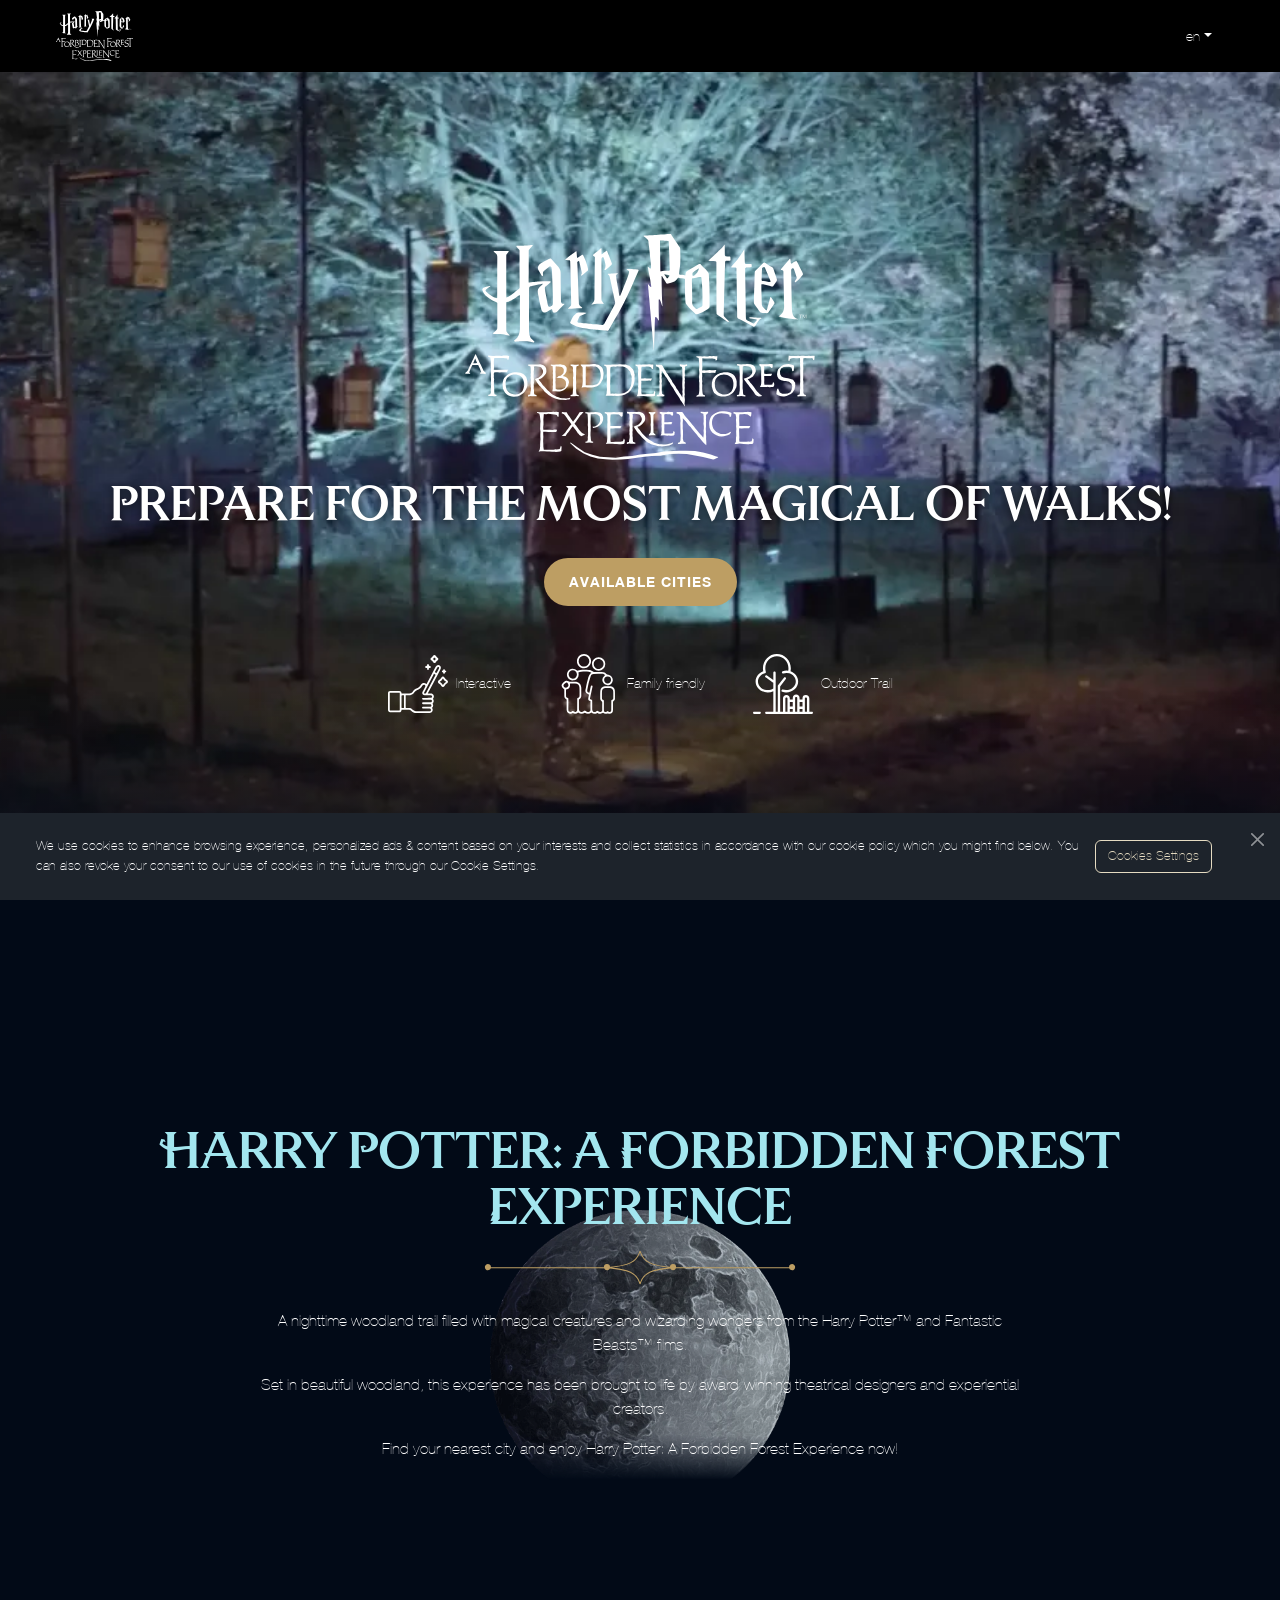
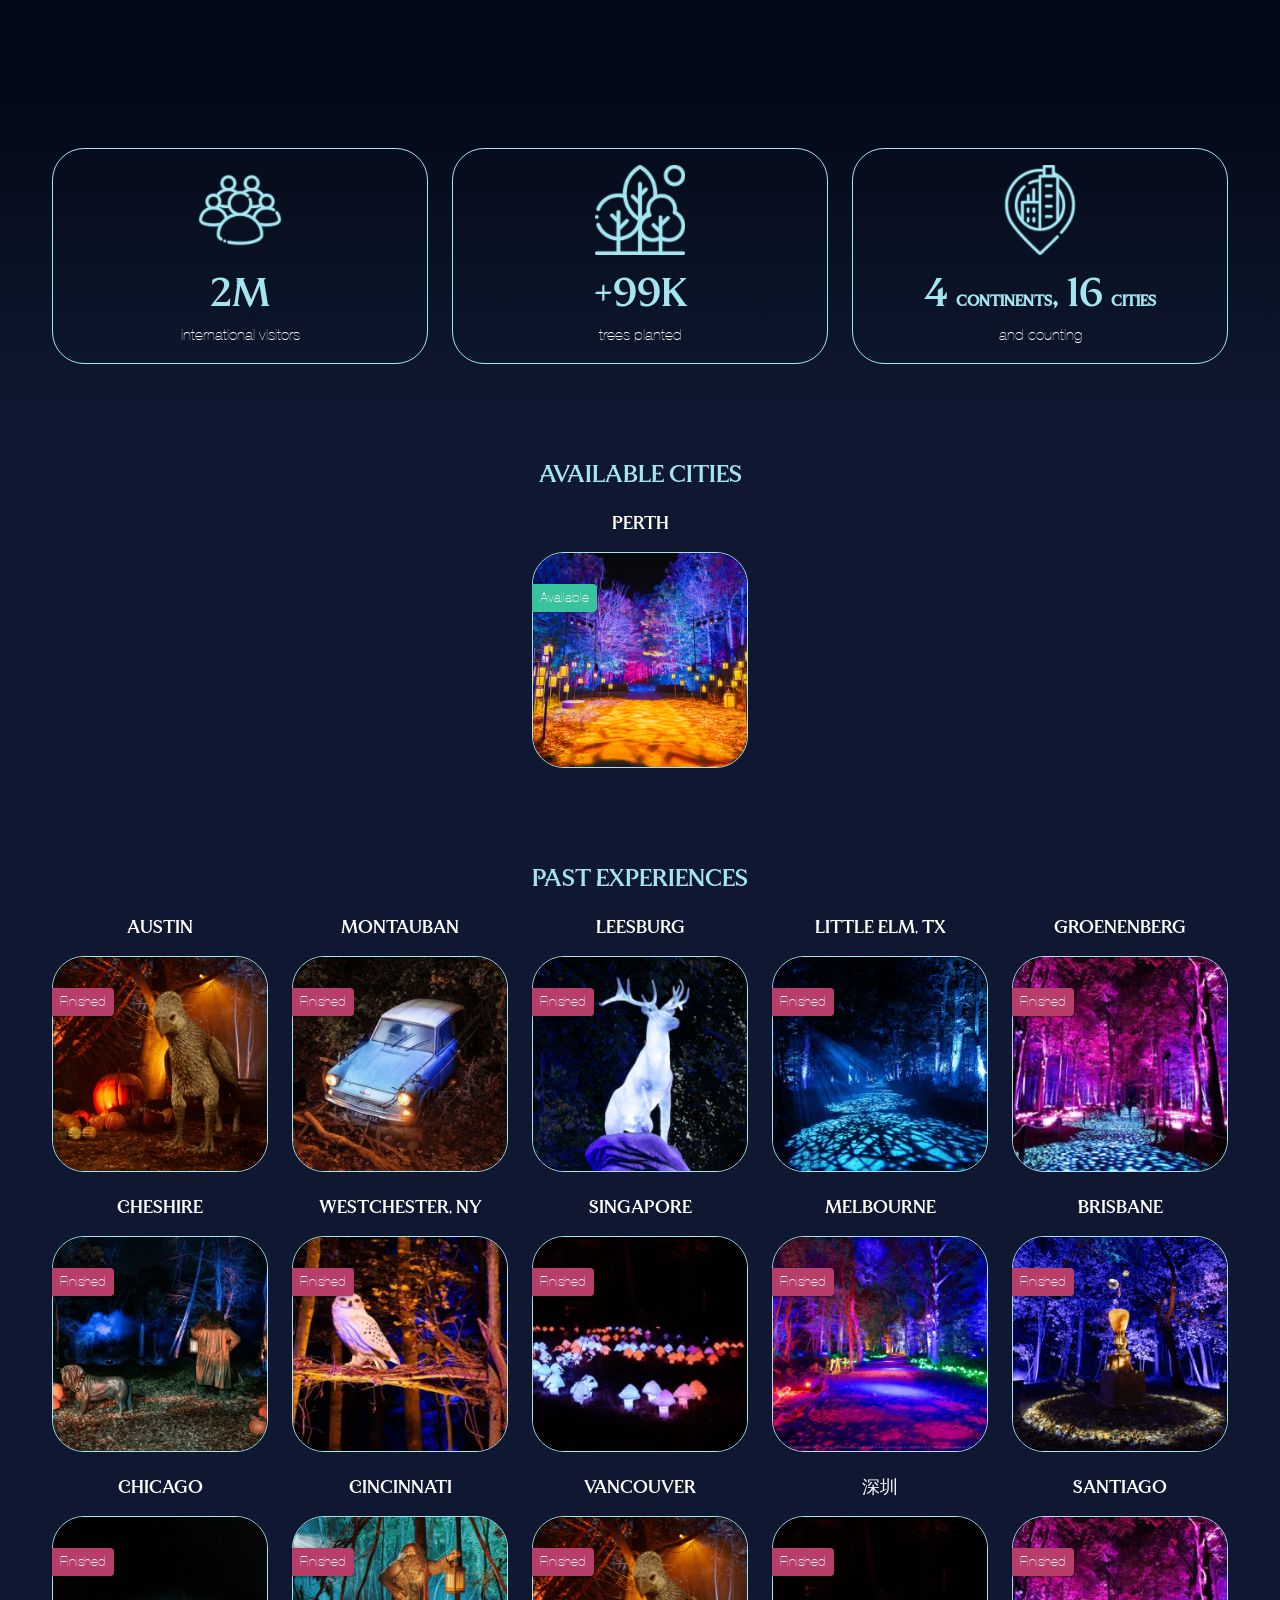
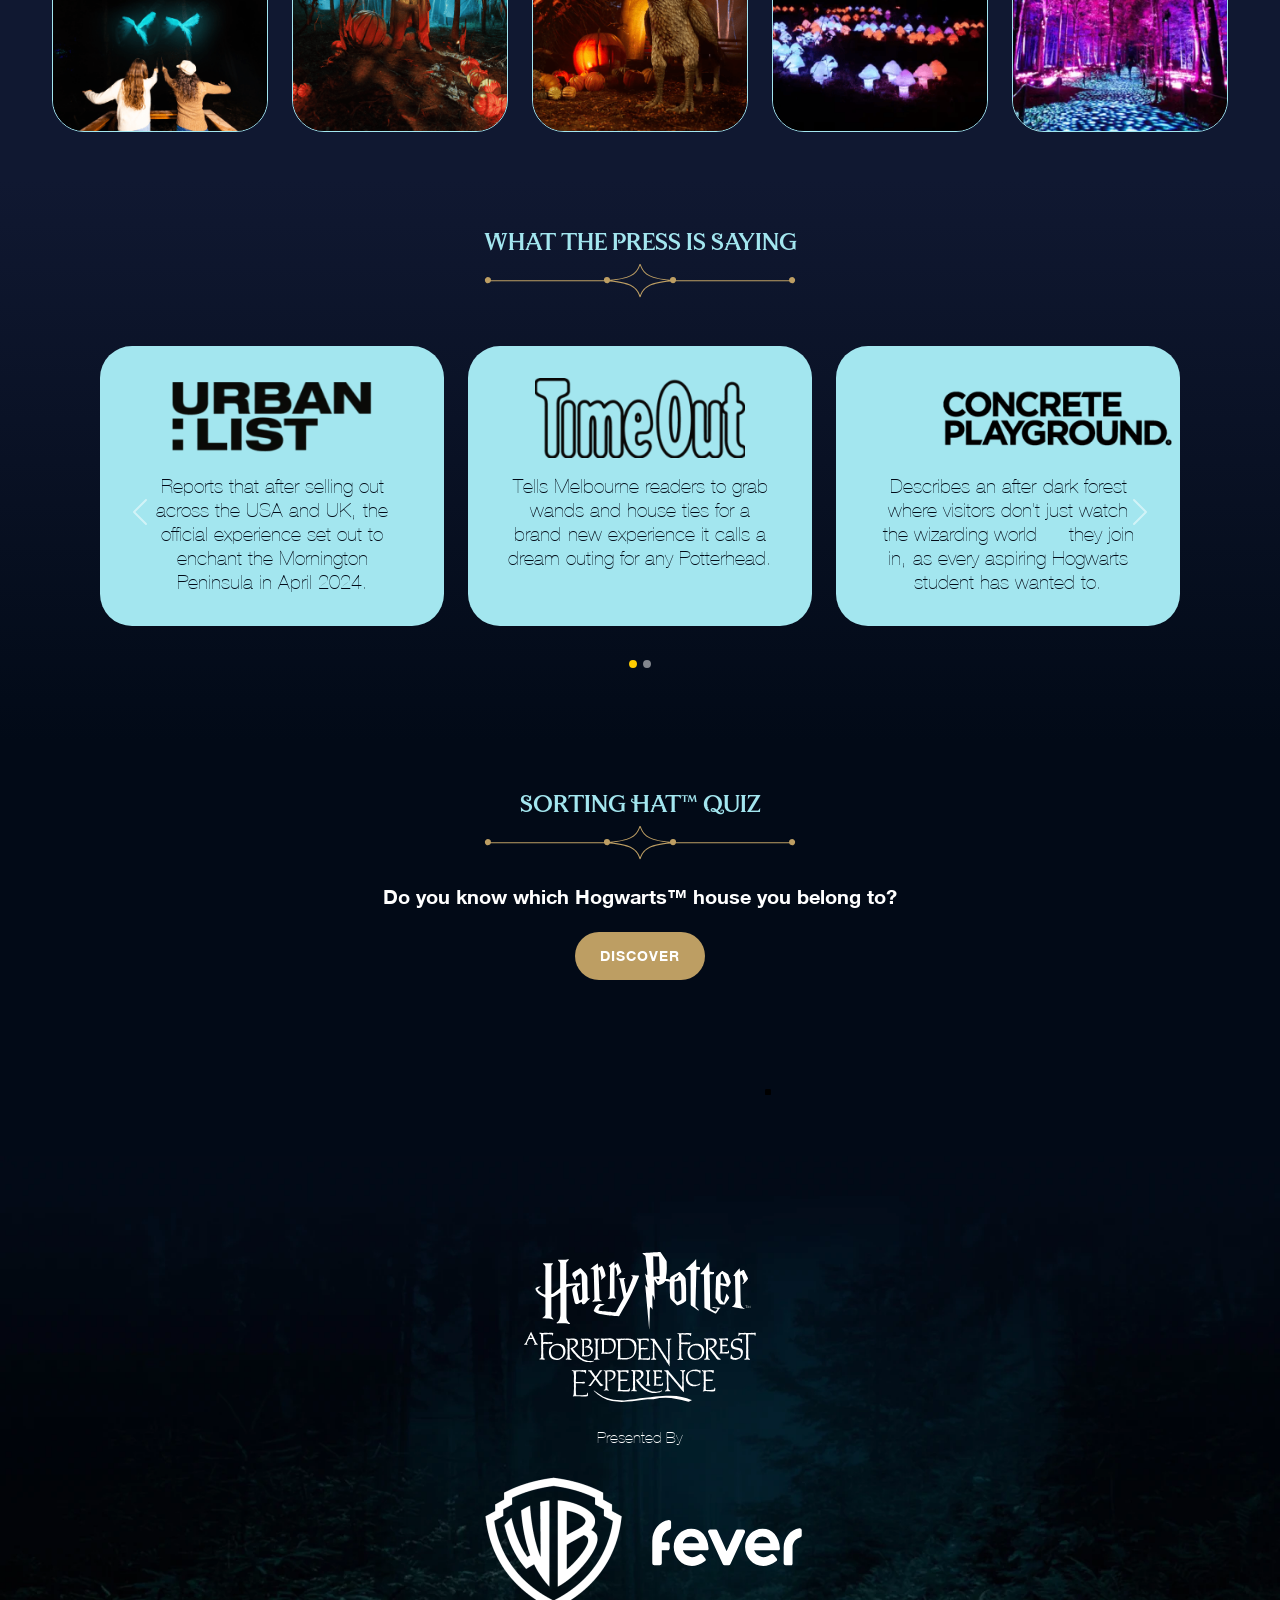
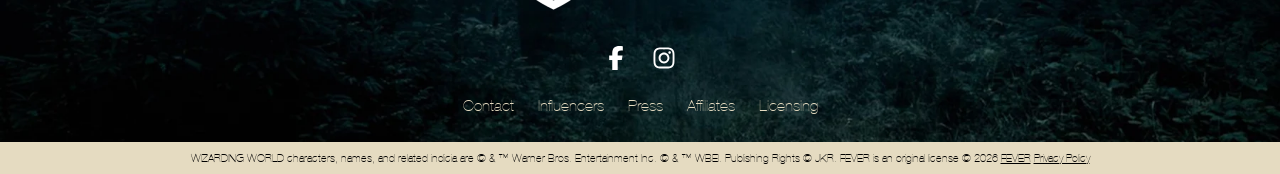
==== index.html @ c87b1574 "S02A01 Bootstrap clone — Enchanted/Forbidden Forest Experience (intake 26.13) Bootstrap 5.3.3 rebuil" ====
<!doctype html>
<html lang="en">
<!-------------------⬇ --- SECTION 00: HEAD TAG DATA -- ⬇------------------->
<head>
  <meta charset="utf-8">
  <meta name="viewport" content="width=device-width, initial-scale=1">
  <!--TITLE--> <title>Harry Potter: A Forbidden Forest Experience</title>
  <!--DESCRIPTION--> <meta name="description" content="Bootstrap 5 practice rebuild of hpforbiddenforestexperience.com — a nighttime woodland trail filled with magical creatures and wizarding wonders.">
  <!--KEYWORDS--> <meta name="keywords" content="harry potter, forbidden forest, experience, outdoor trail, bootstrap clone">
  <!--ICON-->
  <link rel="icon" type="image/x-icon" href="assets/00-universal/images/00-favicon.ico">
  <link rel="icon" type="image/png" sizes="32x32" href="assets/00-universal/images/00-favicon-32-32x32.png">
  <link rel="icon" type="image/png" sizes="16x16" href="assets/00-universal/images/00-favicon-16-16x16.png">
  <link rel="apple-touch-icon" sizes="180x180" href="assets/00-universal/images/00-apple-touch-icon-180x180.png">
  <link rel="mask-icon" href="assets/00-universal/images/00-safari-pinned-tab-500x500.svg" color="#ffffff">
  <!--OPEN GRAPH-->
  <meta property="og:title" content="Harry Potter: A Forbidden Forest Experience">
  <meta property="og:type" content="website">
  <meta property="og:image" content="assets/00-universal/images/00-og-image-2890x1722.jpg">
  <!--STYLESHEETS-->
  <link href="https://cdn.jsdelivr.net/npm/bootstrap@5.3.3/dist/css/bootstrap.min.css" rel="stylesheet" integrity="sha384-QWTKZyjpPEjISv5WaRU9OFeRpok6YctnYmDr5pNlyT2bRjXh0JMhjY6hW+ALEwIH" crossorigin="anonymous">
  <link rel="stylesheet" href="css/styles.css">
</head>
<!-------------------⬆ --- SECTION 00: HEAD TAG DATA -- ⬆------------------->

<body>
<!--
  ============================== DEV TABLE OF CONTENTS ==============================
  SECTION 00  HEAD TAG DATA          (meta, favicons, stylesheets)
  SECTION 01  NAVBAR                 #navbar    — fixed black bar, logo, language menu
  SECTION 02  HERO                   #hero      — remote video + local poster, CTA, icons
  SECTION 03  INTRO                  #intro     — starfield, parallax moon, h1
  SECTION 04  MILESTONES             #milestones — 3 stat medallions
  SECTION 05  CITY SELECTOR          #city-selector — 1 available city
  SECTION 06  FINISHED EXPERIENCES   #finished-experiences — 15 finished cities
  SECTION 07  PRESS                  #press     — 6 outlet cards in a carousel
  SECTION 08  SORTING HAT            #sorting-hat — quiz CTA
  SECTION 09  FIREFLY EFFECT         #firefly-effect — 9 CSS fireflies
  SECTION 10  FOOTER                 #footer    — partners, socials, links, legal bar
  SECTION 11  COOKIE BANNER          (fixed overlay, dismissible)
  ===================================================================================
-->

<!-------------------⬇ --- SECTION 01: NAVBAR -- ⬇------------------->
<header id="navbar">
  <nav class="navbar fixed-top hp-navbar" aria-label="Main">
    <div class="container-fluid hp-container-cap px-3">
      <a class="navbar-brand py-0" href="#" aria-label="Go to homepage">
        <img src="assets/00-universal/images/00-event-logo-stacked-944x610.svg" alt="Harry Potter: Forbidden Forest Experience" width="77" height="50">
      </a>
      <div class="dropdown hp-lang">
        <button class="btn dropdown-toggle" type="button" data-bs-toggle="dropdown" aria-expanded="false">en</button>
        <ul class="dropdown-menu dropdown-menu-end">
          <li><a class="dropdown-item" href="https://hpforbiddenforestexperience.com/fr/" aria-label="Change language to French">fr</a></li>
          <li><a class="dropdown-item" href="https://hpforbiddenforestexperience.com/nl/" aria-label="Change language to Dutch">nl</a></li>
        </ul>
      </div>
    </div>
  </nav>
</header>
<!-------------------⬆ --- SECTION 01: NAVBAR -- ⬆------------------->

<!-------------------⬇ --- SECTION 02: HERO -- ⬇------------------->
<section id="hero" class="hp-hero">
  <div class="hp-hero__media">
    <picture>
      <source media="(max-width: 900px)" srcset="assets/02-hero/videos/02-hero-video-poster-mobile-360x640.webp">
      <img src="assets/02-hero/videos/02-hero-video-poster-desktop-1080x608.webp" alt="Nighttime forest lit by floating lanterns" class="object-fit-cover">
    </picture>
    <video class="object-fit-cover" autoplay loop muted playsinline
           poster="assets/02-hero/videos/02-hero-video-poster-desktop-1080x608.webp">
      <source src="https://hpforbiddenforestexperience.com/assets/videos/CR-HPAFFE-ACQ-WL-LPHero-P1-16x9-BNE-ENG_zpmk98.webm" type="video/webm">
      <source src="https://hpforbiddenforestexperience.com/assets/videos/CR-HPAFFE-ACQ-WL-LPHero-P1-16x9-BNE-ENG_zpmk98.mp4" type="video/mp4">
    </video>
  </div>
  <div class="hp-hero__content container hp-container-cap text-center py-5 mt-5">
    <img src="assets/00-universal/images/00-event-logo-stacked-944x610.svg" alt="Harry Potter: A Forbidden Forest Experience logo" class="hp-hero__logo mb-3" width="350" height="226" fetchpriority="high">
    <p class="hp-hero__tagline mb-4">Prepare for the most magical of walks!</p>
    <a href="#city-selector" class="btn btn-hp-primary mb-5">Available cities</a>
    <div class="d-flex justify-content-center gap-4 gap-md-5 flex-wrap">
      <span class="d-flex align-items-center gap-2">
        <img src="assets/02-hero/images/02-icon-interactive-45x43.svg" alt="Interactive" class="hp-hero__icon" width="60" height="57">
        <span class="hp-hero__icon-label">Interactive</span>
      </span>
      <span class="d-flex align-items-center gap-2">
        <img src="assets/02-hero/images/02-icon-family-friendly-40x43.svg" alt="Family friendly" class="hp-hero__icon" width="60" height="65">
        <span class="hp-hero__icon-label">Family friendly</span>
      </span>
      <span class="d-flex align-items-center gap-2">
        <img src="assets/02-hero/images/02-icon-outdoor-trail-43x43.svg" alt="Outdoors" class="hp-hero__icon" width="60" height="60">
        <span class="hp-hero__icon-label">Outdoor Trail</span>
      </span>
    </div>
  </div>
</section>
<!-------------------⬆ --- SECTION 02: HERO -- ⬆------------------->

<!-------------------⬇ --- SECTION 03: INTRO -- ⬇------------------->
<section id="intro" class="hp-intro">
  <div class="container hp-container-cap text-center position-relative py-5">
    <h1 class="hp-intro__title mb-3">Harry Potter: A Forbidden Forest Experience</h1>
    <p class="mb-4"><img src="assets/00-universal/images/00-divider-flourish-312x34.svg" alt="" class="hp-flourish img-fluid" title="text decoration"></p>
    <p class="mx-auto col-md-8">A nighttime woodland trail filled with magical creatures and wizarding wonders from the Harry Potter™ and Fantastic Beasts™ films.</p>
    <p class="mx-auto col-md-8">Set in beautiful woodland, this experience has been brought to life by award-winning theatrical designers and experiential creators.</p>
    <p class="mx-auto col-md-8">Find your nearest city and enjoy Harry Potter: A Forbidden Forest Experience now!</p>
    <div class="hp-moon-container" aria-hidden="true">
      <div class="hp-moon"></div>
    </div>
  </div>
</section>
<!-------------------⬆ --- SECTION 03: INTRO -- ⬆------------------->

<!-------------------⬇ --- SECTION 04: MILESTONES -- ⬇------------------->
<section id="milestones" class="hp-milestones">
  <div class="container hp-container-cap py-5">
    <div class="row row-cols-1 row-cols-md-3 g-4 text-center">
      <div class="col">
        <div class="hp-milestones__card d-flex flex-column align-items-center">
        <img src="assets/04-milestones/images/04-stat-visitors-900x900.webp" alt="International visitors" class="hp-milestones__image img-fluid" width="900" height="900" loading="lazy">
        <span class="hp-milestones__number mt-2">2M</span>
        <p class="mb-0">international visitors</p>
        </div>
      </div>
      <div class="col">
        <div class="hp-milestones__card d-flex flex-column align-items-center">
        <img src="assets/04-milestones/images/04-stat-trees-900x900.webp" alt="Trees planted" class="hp-milestones__image img-fluid" width="900" height="900" loading="lazy">
        <span class="hp-milestones__number mt-2">+99k</span>
        <p class="mb-0">trees planted</p>
        </div>
      </div>
      <div class="col">
        <div class="hp-milestones__card d-flex flex-column align-items-center">
        <img src="assets/04-milestones/images/04-stat-cities-900x900.webp" alt="Cities" class="hp-milestones__image img-fluid" width="900" height="900" loading="lazy">
        <span class="hp-milestones__number mt-2">4 <strong>continents</strong>, 16 <strong>cities</strong></span>
        <p class="mb-0">and counting</p>
        </div>
      </div>
    </div>
  </div>
</section>
<!-------------------⬆ --- SECTION 04: MILESTONES -- ⬆------------------->

<!-------------------⬇ --- SECTION 05: CITY SELECTOR -- ⬇------------------->
<section id="city-selector" class="hp-city-panel">
  <div class="container hp-container-cap py-5">
    <h2 class="hp-section-title font-h2 text-center mb-4">Available cities</h2>
    <div class="row row-cols-2 row-cols-md-3 row-cols-xl-5 g-4 justify-content-center">
      <div class="col">
        <a class="hp-city__link d-flex flex-column gap-3 text-center" href="https://hpforbiddenforestexperience.com/perth/" aria-label="Change city to Perth">
          <h3 class="hp-city__name font-h3 mb-0">Perth</h3>
          <span class="hp-city__asset">
            <span class="hp-city__status hp-city__status--available">Available</span>
            <img src="assets/05-city-selector/images/05-city-perth-250x250.png" alt="Perth" class="img-fluid" width="250" height="250" loading="lazy">
          </span>
        </a>
      </div>
    </div>
  </div>
</section>
<!-------------------⬆ --- SECTION 05: CITY SELECTOR -- ⬆------------------->

<!-------------------⬇ --- SECTION 06: FINISHED EXPERIENCES -- ⬇------------------->
<section id="finished-experiences" class="hp-city-panel">
  <div class="container hp-container-cap py-5">
    <h2 class="hp-section-title font-h2 text-center mb-4">Past Experiences</h2>
    <div class="row row-cols-2 row-cols-md-3 row-cols-xl-5 g-4 justify-content-center">
      <div class="col">
        <span class="hp-city__link d-flex flex-column gap-3 text-center">
          <h3 class="hp-city__name font-h3 mb-0">Austin</h3>
          <span class="hp-city__asset">
            <span class="hp-city__status hp-city__status--finished">Finished</span>
            <img src="assets/06-finished-experiences/images/06-city-austin-250x250.png" alt="Austin" class="img-fluid" width="250" height="250" loading="lazy">
          </span>
        </span>
      </div>
      <div class="col">
        <span class="hp-city__link d-flex flex-column gap-3 text-center">
          <h3 class="hp-city__name font-h3 mb-0">Montauban</h3>
          <span class="hp-city__asset">
            <span class="hp-city__status hp-city__status--finished">Finished</span>
            <img src="assets/06-finished-experiences/images/06-city-montauban-250x250.png" alt="Montauban" class="img-fluid" width="250" height="250" loading="lazy">
          </span>
        </span>
      </div>
      <div class="col">
        <span class="hp-city__link d-flex flex-column gap-3 text-center">
          <h3 class="hp-city__name font-h3 mb-0">Leesburg</h3>
          <span class="hp-city__asset">
            <span class="hp-city__status hp-city__status--finished">Finished</span>
            <img src="assets/06-finished-experiences/images/06-city-leesburg-250x250.png" alt="Leesburg" class="img-fluid" width="250" height="250" loading="lazy">
          </span>
        </span>
      </div>
      <div class="col">
        <span class="hp-city__link d-flex flex-column gap-3 text-center">
          <h3 class="hp-city__name font-h3 mb-0">Little Elm, TX</h3>
          <span class="hp-city__asset">
            <span class="hp-city__status hp-city__status--finished">Finished</span>
            <img src="assets/06-finished-experiences/images/06-city-little-elm-250x250.png" alt="Little Elm, TX" class="img-fluid" width="250" height="250" loading="lazy">
          </span>
        </span>
      </div>
      <div class="col">
        <span class="hp-city__link d-flex flex-column gap-3 text-center">
          <h3 class="hp-city__name font-h3 mb-0">Groenenberg</h3>
          <span class="hp-city__asset">
            <span class="hp-city__status hp-city__status--finished">Finished</span>
            <img src="assets/06-finished-experiences/images/06-city-groenenberg-250x250.png" alt="Groenenberg" class="img-fluid" width="250" height="250" loading="lazy">
          </span>
        </span>
      </div>
      <div class="col">
        <span class="hp-city__link d-flex flex-column gap-3 text-center">
          <h3 class="hp-city__name font-h3 mb-0">Cheshire</h3>
          <span class="hp-city__asset">
            <span class="hp-city__status hp-city__status--finished">Finished</span>
            <img src="assets/06-finished-experiences/images/06-city-cheshire-250x250.png" alt="Cheshire" class="img-fluid" width="250" height="250" loading="lazy">
          </span>
        </span>
      </div>
      <div class="col">
        <span class="hp-city__link d-flex flex-column gap-3 text-center">
          <h3 class="hp-city__name font-h3 mb-0">Westchester, NY</h3>
          <span class="hp-city__asset">
            <span class="hp-city__status hp-city__status--finished">Finished</span>
            <img src="assets/06-finished-experiences/images/06-city-westchester-250x250.png" alt="Westchester, NY" class="img-fluid" width="250" height="250" loading="lazy">
          </span>
        </span>
      </div>
      <div class="col">
        <span class="hp-city__link d-flex flex-column gap-3 text-center">
          <h3 class="hp-city__name font-h3 mb-0">Singapore</h3>
          <span class="hp-city__asset">
            <span class="hp-city__status hp-city__status--finished">Finished</span>
            <img src="assets/06-finished-experiences/images/06-city-singapore-250x250.png" alt="Singapore" class="img-fluid" width="250" height="250" loading="lazy">
          </span>
        </span>
      </div>
      <div class="col">
        <span class="hp-city__link d-flex flex-column gap-3 text-center">
          <h3 class="hp-city__name font-h3 mb-0">Melbourne</h3>
          <span class="hp-city__asset">
            <span class="hp-city__status hp-city__status--finished">Finished</span>
            <img src="assets/06-finished-experiences/images/06-city-melbourne-250x250.png" alt="Melbourne" class="img-fluid" width="250" height="250" loading="lazy">
          </span>
        </span>
      </div>
      <div class="col">
        <span class="hp-city__link d-flex flex-column gap-3 text-center">
          <h3 class="hp-city__name font-h3 mb-0">Brisbane</h3>
          <span class="hp-city__asset">
            <span class="hp-city__status hp-city__status--finished">Finished</span>
            <img src="assets/06-finished-experiences/images/06-city-brisbane-250x250.png" alt="Brisbane" class="img-fluid" width="250" height="250" loading="lazy">
          </span>
        </span>
      </div>
      <div class="col">
        <span class="hp-city__link d-flex flex-column gap-3 text-center">
          <h3 class="hp-city__name font-h3 mb-0">Chicago</h3>
          <span class="hp-city__asset">
            <span class="hp-city__status hp-city__status--finished">Finished</span>
            <img src="assets/06-finished-experiences/images/06-city-chicago-250x250.png" alt="Chicago" class="img-fluid" width="250" height="250" loading="lazy">
          </span>
        </span>
      </div>
      <div class="col">
        <span class="hp-city__link d-flex flex-column gap-3 text-center">
          <h3 class="hp-city__name font-h3 mb-0">Cincinnati</h3>
          <span class="hp-city__asset">
            <span class="hp-city__status hp-city__status--finished">Finished</span>
            <img src="assets/06-finished-experiences/images/06-city-cincinnati-250x250.png" alt="Cincinnati" class="img-fluid" width="250" height="250" loading="lazy">
          </span>
        </span>
      </div>
      <div class="col">
        <span class="hp-city__link d-flex flex-column gap-3 text-center">
          <h3 class="hp-city__name font-h3 mb-0">Vancouver</h3>
          <span class="hp-city__asset">
            <span class="hp-city__status hp-city__status--finished">Finished</span>
            <img src="assets/06-finished-experiences/images/06-city-austin-250x250.png" alt="Vancouver" class="img-fluid" width="250" height="250" loading="lazy">
          </span>
        </span>
      </div>
      <div class="col">
        <span class="hp-city__link d-flex flex-column gap-3 text-center">
          <h3 class="hp-city__name font-h3 mb-0">深圳</h3>
          <span class="hp-city__asset">
            <span class="hp-city__status hp-city__status--finished">Finished</span>
            <img src="assets/06-finished-experiences/images/06-city-singapore-250x250.png" alt="Shenzhen" class="img-fluid" width="250" height="250" loading="lazy">
          </span>
        </span>
      </div>
      <div class="col">
        <span class="hp-city__link d-flex flex-column gap-3 text-center">
          <h3 class="hp-city__name font-h3 mb-0">Santiago</h3>
          <span class="hp-city__asset">
            <span class="hp-city__status hp-city__status--finished">Finished</span>
            <img src="assets/06-finished-experiences/images/06-city-groenenberg-250x250.png" alt="Santiago" class="img-fluid" width="250" height="250" loading="lazy">
          </span>
        </span>
      </div>
    </div>
  </div>
</section>
<!-------------------⬆ --- SECTION 06: FINISHED EXPERIENCES -- ⬆------------------->

<!-------------------⬇ --- SECTION 07: PRESS -- ⬇------------------->
<section id="press" class="hp-press">
  <div class="container hp-container-cap py-5">
    <h2 class="hp-section-title font-h2 text-center mb-2">What the Press is Saying</h2>
    <p class="text-center mb-5"><img src="assets/00-universal/images/00-divider-flourish-312x34.svg" alt="" class="hp-flourish img-fluid" title="text decoration"></p>

    <!-- 6 press cards, paraphrased summaries of each outlet's coverage
         (original verbatim quotes are the outlets' copyright — see README) -->
    <div id="pressCarousel" class="carousel slide" data-bs-ride="carousel">
      <div class="carousel-inner">
        <div class="carousel-item active">
          <div class="row row-cols-1 row-cols-md-3 g-4 px-5">
            <div class="col text-center">
              <figure class="hp-press__card mb-0">
                <img src="assets/07-press/images/07-press-urban-list-273x100.png" alt="Urban List" class="hp-press__logo mb-3" width="273" height="100" loading="lazy">
                <figcaption class="hp-press__quote">Reports that after selling out across the USA and UK, the official experience set out to enchant the Mornington Peninsula in April 2024.</figcaption>
              </figure>
            </div>
            <div class="col text-center">
              <figure class="hp-press__card mb-0">
                <img src="assets/07-press/images/07-press-time-out-263x100.png" alt="Time Out" class="hp-press__logo mb-3" width="263" height="100" loading="lazy">
                <figcaption class="hp-press__quote">Tells Melbourne readers to grab wands and house ties for a brand-new experience it calls a dream outing for any Potterhead.</figcaption>
              </figure>
            </div>
            <div class="col text-center">
              <figure class="hp-press__card mb-0">
                <img src="assets/07-press/images/07-press-concrete-playground-453x100.png" alt="Concrete Playground" class="hp-press__logo mb-3" width="453" height="100" loading="lazy">
                <figcaption class="hp-press__quote">Describes an after-dark forest where visitors don't just watch the wizarding world — they join in, as every aspiring Hogwarts student has wanted to.</figcaption>
              </figure>
            </div>
          </div>
        </div>
        <div class="carousel-item">
          <div class="row row-cols-1 row-cols-md-3 g-4 px-5">
            <div class="col text-center">
              <figure class="hp-press__card mb-0">
                <img src="assets/07-press/images/07-press-sunrise-188x100.png" alt="Sunrise" class="hp-press__logo mb-3" width="188" height="100" loading="lazy">
                <figcaption class="hp-press__quote">Covers the Melbourne arrival, with around 3,000 tickets selling a day and organisers planning to take the wizarding world around the country.</figcaption>
              </figure>
            </div>
            <div class="col text-center">
              <figure class="hp-press__card mb-0">
                <img src="assets/07-press/images/07-press-channel9-295x50.png" alt="Channel 9 News" class="hp-press__logo mb-3" width="295" height="50" loading="lazy">
                <figcaption class="hp-press__quote">Highlights the Mornington Peninsula trail's familiar characters and creatures, nearly 30 years after Harry Potter fever first swept the globe.</figcaption>
              </figure>
            </div>
            <div class="col text-center">
              <figure class="hp-press__card mb-0">
                <img src="assets/07-press/images/07-press-10-news-first-100x100.png" alt="10 News First" class="hp-press__logo mb-3" width="100" height="100" loading="lazy">
                <figcaption class="hp-press__quote">Reports on the world-travelling immersive experience opening in Melbourne, bringing fans up close to beloved faces from the books.</figcaption>
              </figure>
            </div>
          </div>
        </div>
      </div>
      <div class="carousel-indicators position-static mt-4">
        <button type="button" data-bs-target="#pressCarousel" data-bs-slide-to="0" class="active" aria-current="true" aria-label="Press slide 1"></button>
        <button type="button" data-bs-target="#pressCarousel" data-bs-slide-to="1" aria-label="Press slide 2"></button>
      </div>
      <button class="carousel-control-prev" type="button" data-bs-target="#pressCarousel" data-bs-slide="prev">
        <span class="carousel-control-prev-icon" aria-hidden="true"></span>
        <span class="visually-hidden">Previous</span>
      </button>
      <button class="carousel-control-next" type="button" data-bs-target="#pressCarousel" data-bs-slide="next">
        <span class="carousel-control-next-icon" aria-hidden="true"></span>
        <span class="visually-hidden">Next</span>
      </button>
    </div>
  </div>
</section>
<!-------------------⬆ --- SECTION 07: PRESS -- ⬆------------------->

<!-------------------⬇ --- SECTION 08: SORTING HAT -- ⬇------------------->
<section id="sorting-hat">
  <div class="container hp-container-cap py-5 text-center">
    <h2 class="hp-section-title font-h2 mb-2">Sorting Hat™ Quiz</h2>
    <p class="mb-4"><img src="assets/00-universal/images/00-divider-flourish-312x34.svg" alt="" class="hp-flourish img-fluid" title="text decoration"></p>
    <h3 class="font-h3 mb-4">Do you know which Hogwarts™ house you belong to?</h3>
    <a href="https://www.harrypotter.com/sorting-hat" target="_blank" rel="noopener" class="btn btn-hp-primary">Discover</a>
  </div>
</section>
<!-------------------⬆ --- SECTION 08: SORTING HAT -- ⬆------------------->

<!-------------------⬇ --- SECTION 09: FIREFLY EFFECT -- ⬇------------------->
<section id="firefly-effect" class="hp-firefly-field" aria-hidden="true">
  <div class="firefly"></div>
  <div class="firefly"></div>
  <div class="firefly"></div>
  <div class="firefly"></div>
  <div class="firefly"></div>
  <div class="firefly"></div>
  <div class="firefly"></div>
  <div class="firefly"></div>
  <div class="firefly"></div>
</section>
<!-------------------⬆ --- SECTION 09: FIREFLY EFFECT -- ⬆------------------->

<!-------------------⬇ --- SECTION 10: FOOTER -- ⬇------------------->
<footer id="footer" class="hp-footer text-center pt-5">
  <div class="container hp-container-cap d-flex flex-column align-items-center gap-4 pt-5">
    <img src="assets/00-universal/images/00-event-logo-stacked-944x610.svg" alt="Harry Potter: Forbidden Forest Experience" class="hp-footer__logo" width="232" height="150" loading="lazy">

    <div>
      <p class="hp-footer__partners-title mb-3">Presented by</p>
      <div class="d-flex align-items-center justify-content-center gap-4">
        <img src="assets/10-footer/images/10-partner-wb-150x155.png" alt="WB Logo" width="150" height="155" loading="lazy">
        <img src="assets/10-footer/images/10-partner-fever-552x170.svg" alt="Fever Logo" width="150" height="46" loading="lazy">
      </div>
    </div>

    <ul class="list-unstyled d-flex gap-4 mb-0">
      <li>
        <a href="https://www.facebook.com/HPforbiddenforestexperience/" target="_blank" rel="noopener nofollow" aria-label="Facebook">
          <svg class="hp-social-icon" viewBox="0 0 320 512" role="img" aria-hidden="true"><path d="M80 299.3V512h116V299.3h86.5l18-97.8H196V166.9c0-51.7 20.3-71.5 72.7-71.5c16.3 0 29.4 .4 37 1.2V7.9C291.4 4 256.4 0 236.2 0C129.3 0 80 50.5 80 159.4v42.1H14v97.8H80z"/></svg>
        </a>
      </li>
      <li>
        <a href="https://www.instagram.com/hpforbiddenforestexperience/" target="_blank" rel="noopener nofollow" aria-label="Instagram">
          <svg class="hp-social-icon" viewBox="0 0 448 512" role="img" aria-hidden="true"><path d="M224.1 141c-63.6 0-114.9 51.3-114.9 114.9s51.3 114.9 114.9 114.9S339 319.5 339 255.9 287.7 141 224.1 141zm0 189.6c-41.1 0-74.7-33.5-74.7-74.7s33.5-74.7 74.7-74.7 74.7 33.5 74.7 74.7-33.6 74.7-74.7 74.7zm146.4-194.3c0 14.9-12 26.8-26.8 26.8-14.9 0-26.8-12-26.8-26.8s12-26.8 26.8-26.8 26.8 12 26.8 26.8zm76.1 27.2c-1.7-35.9-9.9-67.7-36.2-93.9-26.2-26.2-58-34.4-93.9-36.2-37-2.1-147.9-2.1-184.9 0-35.8 1.7-67.6 9.9-93.9 36.1s-34.4 58-36.2 93.9c-2.1 37-2.1 147.9 0 184.9 1.7 35.9 9.9 67.7 36.2 93.9s58 34.4 93.9 36.2c37 2.1 147.9 2.1 184.9 0 35.9-1.7 67.7-9.9 93.9-36.2 26.2-26.2 34.4-58 36.2-93.9 2.1-37 2.1-147.8 0-184.8zM398.8 388c-7.8 19.6-22.9 34.7-42.6 42.6-29.5 11.7-99.5 9-132.1 9s-102.7 2.6-132.1-9c-19.6-7.8-34.7-22.9-42.6-42.6-11.7-29.5-9-99.5-9-132.1s-2.6-102.7 9-132.1c7.8-19.6 22.9-34.7 42.6-42.6 29.5-11.7 99.5-9 132.1-9s102.7-2.6 132.1 9c19.6 7.8 34.7 22.9 42.6 42.6 11.7 29.5 9 99.5 9 132.1s2.7 102.7-9 132.1z"/></svg>
        </a>
      </li>
    </ul>

    <nav aria-label="Footer">
      <ul class="list-unstyled d-flex flex-wrap justify-content-center gap-4 mb-0">
        <li><a class="hp-footer__nav-link" href="https://support.feverup.com/hc/en-us/requests/new" target="_blank" rel="noopener">Contact</a></li>
        <li><a class="hp-footer__nav-link" href="https://business.feverup.com/ambassadors-influencers/" target="_blank" rel="noopener">Influencers</a></li>
        <li><a class="hp-footer__nav-link" href="mailto:press@hpforbiddenforestexperience.com">Press</a></li>
        <li><a class="hp-footer__nav-link" href="https://business.feverup.com/affiliates/" target="_blank" rel="noopener">Affiliates</a></li>
        <li><a class="hp-footer__nav-link" href="https://business.feverup.com/licensing/" target="_blank" rel="noopener">Licensing</a></li>
      </ul>
    </nav>
  </div>

  <div class="hp-copyright mt-4">
    <div class="container hp-container-cap">
      <small>
        WIZARDING WORLD characters, names, and related indicia are © &amp; ™ Warner Bros. Entertainment Inc. © &amp; ™ WBEI. Publishing Rights © JKR. FEVER is an original license © 2026
        <a href="https://business.feverup.com/" target="_blank" rel="noopener">FEVER</a>
        <a href="https://hpforbiddenforestexperience.com/" target="_blank" rel="noopener">Privacy Policy</a>
      </small>
    </div>
  </div>
</footer>
<!-------------------⬆ --- SECTION 10: FOOTER -- ⬆------------------->

<!-------------------⬇ --- SECTION 11: COOKIE BANNER -- ⬇------------------->
<div class="hp-cookiebar alert alert-dismissible fade show mb-0 rounded-0 border-0" role="region" aria-label="Cookie notice">
  <div class="container hp-container-cap d-flex flex-column flex-md-row align-items-md-center gap-3 py-2">
    <p class="mb-0 flex-grow-1">
      We use cookies to enhance browsing experience, personalized ads &amp; content based on your interests and collect
      statistics in accordance with our cookie policy which you might find below. You can also revoke your consent to
      our use of cookies in the future through our Cookie Settings.
    </p>
    <button type="button" class="btn btn-outline-light btn-hp-cookie flex-shrink-0" data-bs-dismiss="alert">Cookies Settings</button>
  </div>
  <button type="button" class="btn-close btn-close-white" data-bs-dismiss="alert" aria-label="Close"></button>
</div>
<!-------------------⬆ --- SECTION 11: COOKIE BANNER -- ⬆------------------->

<script src="https://cdn.jsdelivr.net/npm/bootstrap@5.3.3/dist/js/bootstrap.bundle.min.js" integrity="sha384-YvpcrYf0tY3lHB60NNkmXc5s9fDVZLESaAA55NDzOxhy9GkcIdslK1eN7N6jIeHz" crossorigin="anonymous"></script>
</body>
</html>
---- css/styles.css ----
/* ==========================================================================
   CSS TABLE OF CONTENTS
   --------------------------------------------------------------------------
   SECTION 00: UNIVERSAL / ROOT  — variables, fonts, reset, type scale, buttons
   SECTION 01: NAVBAR STYLING    — fixed black bar, logo, language selector
   SECTION 02: HERO STYLING      — video layer stack, overlay content, icons
   SECTION 03: INTRO STYLING     — fixed starfield, parallax moon, ice title
   SECTION 04: MILESTONES        — navy gradient, stat medallions
   SECTION 05: CITY SELECTOR     — navy panel, city tiles, status chips
   SECTION 06: FINISHED EXPERIENCES — same tile DNA, red chips
   SECTION 07: PRESS             — reverse gradient, carousel cards
   SECTION 08: SORTING HAT       — centered CTA block
   SECTION 09: FIREFLY EFFECT    — drift / flash keyframe swarm
   SECTION 10: FOOTER            — treeline background, partners, parchment bar
   SECTION 11: COOKIE BANNER     — fixed bottom overlay
   ========================================================================== */

/* ==========================================================================
   SECTION 00: UNIVERSAL / ROOT
   ========================================================================== */

/* --- Self-hosted brand fonts (fetched from the live site's /assets/fonts/) -- */
@font-face {
  font-family: "HarryBeast";               /* site alias: "Secondary" */
  font-style: normal;
  font-weight: 400;
  font-display: swap;
  src: url(../assets/00-universal/fonts/00-HarryBeastCyr-Regular.woff2) format("woff2");
}
@font-face {
  font-family: "HelveticaNeueW";           /* site alias: "Primary" */
  font-style: normal;
  font-weight: 400;
  font-display: swap;
  src: url(../assets/00-universal/fonts/00-HelveticaNeue.woff2) format("woff2");
}
@font-face {
  font-family: "HelveticaNeueW";           /* site alias: "Primary Bold" */
  font-style: normal;
  font-weight: 700;
  font-display: swap;
  src: url(../assets/00-universal/fonts/00-HelveticaNeueBd.woff2) format("woff2");
}

:root {
  /* Backgrounds */
  --hp-bg-dark: #020a17;        /* rgb(2,10,23)    page + footer base, gradient stop */
  --hp-bg-navy: #101831;        /* rgb(16,24,49)   city-selector bg, gradient stop   */
  --hp-ink: #031419;            /* rgb(3,20,25)    dark text on light surfaces       */
  --hp-black: #000000;          /* rgb(0,0,0)      navbar / button text              */

  /* Accents */
  --hp-ice: #a3e6ef;            /* rgb(163,230,239) headings, tile borders, stats    */
  --hp-gold: #bd9e63;           /* rgb(189,158,99)  primary button fill              */
  --hp-gold-glow: #bd9e6333;    /* gold @ 20% — soft glow                            */
  --hp-parchment: #e5dbc1;      /* rgb(229,219,193) copyright bar                    */
  --hp-fever-yellow: #ffcc00;   /* rgb(255,204,0)   platform accent (carousel dots)  */

  /* Neutrals */
  --hp-white: #ffffff;          /* rgb(255,255,255) body text on dark                */
  --hp-slate: #536b75;          /* rgb(83,107,117)  muted UI text                    */
  --hp-slate-light: #a7b2ba;    /* rgb(167,178,186) secondary muted                  */
  --hp-mist: #ccd2d8;           /* rgb(204,210,216) faint borders                    */

  /* Status chips — live computed values (theme overrides the palette defaults) */
  --hp-status-available: #38c39e; /* rgb(56,195,158) "Available"                     */
  --hp-status-finished: #b63e68;  /* rgb(182,62,104) "Finished"                      */
  --hp-chip-shadow: 0 .0625rem .1875rem #00000063;

  /* Effects */
  --hp-firefly-glow: #c9f8fe;   /* rgb(201,248,254) firefly flash                    */
  --hp-fade-to-dark: linear-gradient(180deg, #0000 76.48%, #020a17);
  --hp-fade-to-navy: linear-gradient(180deg, #0000 76.48%, #101831);

  /* Fonts */
  --hp-font-display: "HarryBeast", Georgia, serif;
  --hp-font-body: "HelveticaNeueW", "Helvetica Neue", Arial, sans-serif;

  --bs-body-bg: var(--hp-bg-dark);
}

body {
  background-color: var(--hp-bg-dark);
  color: var(--hp-white);
  font-family: var(--hp-font-body);
}

/* Type scale — sampled from the live stylesheet (.font-h1 … .font-h4) */
.font-h1 { font-size: 1.75rem; line-height: 2rem;    font-weight: 600; }
.font-h2 { font-size: 1.5rem;  line-height: 1.75rem; font-weight: 600; }
.font-h3 { font-size: 1.25rem; line-height: 1.5rem;  font-weight: 600; }
.font-h4 { font-size: 1.125rem; line-height: 1.75rem; font-weight: 600; }

.font-display { font-family: var(--hp-font-display); font-weight: 400; }

/* Section headings share the display face + ice tint */
.hp-section-title {
  font-family: var(--hp-font-display);
  color: var(--hp-ice);
  font-weight: 400;
}

/* Flourish divider under headings */
.hp-flourish { max-width: 19.5rem; }

/* Brand primary button — pill, gold fill, black caps label
   sampled: radius 1.5rem, min-height 3rem, padding-inline 1.5rem,
   font 600 .875rem/1.25rem, letter-spacing .0625rem, hover grayscale(.5) */
.btn-hp-primary {
  --bs-btn-bg: var(--hp-gold);
  --bs-btn-color: var(--hp-white);
  --bs-btn-hover-bg: var(--hp-gold);
  --bs-btn-hover-color: var(--hp-white);
  --bs-btn-border-radius: 1.5rem;
  --bs-btn-padding-x: 1.5rem;
  --bs-btn-font-weight: 600;
  --bs-btn-font-size: .875rem;
  --bs-btn-border-color: transparent;
  --bs-btn-hover-border-color: transparent;
  text-transform: uppercase;
  letter-spacing: .0625rem;
  line-height: 1.25rem;
  min-height: 3rem;
  display: inline-flex;
  align-items: center;
  justify-content: center;
  width: max-content;
  transition: background ease .3s, color ease .3s, filter ease .3s;
}
.btn-hp-primary:hover { filter: grayscale(.5); }

/* Containers cap at 75rem like the original .container */
.hp-container-cap { max-width: 75rem; }

/* ==========================================================================
   SECTION 01: NAVBAR STYLING
   ========================================================================== */

/* Fixed 4.5rem black strip; slides in from -4.5rem on the live site */
.hp-navbar {
  background-color: var(--hp-black);
  height: 4.5rem;
}
.hp-navbar .navbar-brand img { width: 77px; height: 50px; }

.hp-lang .dropdown-toggle {
  color: var(--hp-white);
  text-transform: lowercase;
  font-size: .875rem;
  background: none;
  border: 0;
}
.hp-lang .dropdown-menu {
  background-color: var(--hp-black);
  min-width: 4rem;
}
.hp-lang .dropdown-item { color: var(--hp-white); text-transform: lowercase; }
.hp-lang .dropdown-item:hover { background-color: var(--hp-bg-navy); }

/* ==========================================================================
   SECTION 02: HERO STYLING
   ========================================================================== */

.hp-hero {
  position: relative;
  min-height: 100vh;
  overflow: hidden;
  display: flex;
  align-items: center;
  justify-content: center;
}

/* Layer 1+2: poster behind autoplaying video, both cover-cropped */
.hp-hero__media,
.hp-hero__media img,
.hp-hero__media video {
  position: absolute;
  inset: 0;
  width: 100%;
  height: 100%;
  z-index: 0;
}

/* Layer 3: fade the forest into the page background at the bottom
   sampled: linear-gradient(180deg,#0000 76.48%,#020a17) */
.hp-hero::after {
  content: "";
  position: absolute;
  inset: 0;
  z-index: 1;
  background: var(--hp-fade-to-dark);
  pointer-events: none;
}

/* Layer 4: content */
.hp-hero__content { position: relative; z-index: 2; }
.hp-hero__logo { width: 350px; max-width: 80vw; height: auto; }

.hp-hero__tagline {
  font-family: var(--hp-font-display);
  font-weight: 100;
  font-size: 1.5rem;
  line-height: 2rem;
  text-shadow: 0 .125rem .5rem #00000080;
}
@media (min-width: 900px) {
  .hp-hero__tagline { font-size: 3rem; line-height: 1.2; }
}

.hp-hero__icon { width: 60px; height: 60px; object-fit: contain; }
.hp-hero__icon-label { font-size: .875rem; }

/* ==========================================================================
   SECTION 03: INTRO STYLING
   ========================================================================== */

/* Fixed-attachment starfield = cheap parallax (original uses the same trick) */
.hp-intro {
  min-height: 50rem;
  background-image: url(../assets/00-universal/images/00-bg-stars-1512x1023.webp);
  background-size: cover;
  background-position: center;
  background-repeat: no-repeat;
  background-attachment: fixed;
  position: relative;
  display: flex;
  align-items: center;
  overflow: hidden;
  z-index: 0;
}
@media (max-width: 900px) {
  .hp-intro { min-height: 37.5rem; background-attachment: scroll; }
}

.hp-intro__title {
  font-family: var(--hp-font-display);
  font-weight: 400;
  color: var(--hp-ice);
  font-size: 2.25rem;
  line-height: 1.2;
}
@media (min-width: 900px) {
  .hp-intro__title { font-size: 3.25rem; line-height: 3.5rem; }
}

/* Moon floats behind the copy, masked out toward top & bottom
   sampled mask: linear-gradient(0deg,transparent 10%,black 20%,black 80%,transparent) */
.hp-moon-container {
  position: absolute;
  inset: 0;
  z-index: -1;
  -webkit-mask-image: linear-gradient(0deg, transparent 10%, black 20%, black 80%, transparent);
  mask-image: linear-gradient(0deg, transparent 10%, black 20%, black 80%, transparent);
}
.hp-moon {
  width: 18.75rem;
  height: 18.75rem;
  background: url(../assets/03-intro/images/03-parallax-moon-466x466.webp);
  background-size: contain;
  background-repeat: no-repeat;
  position: absolute;
  top: 30%;
  left: 50%;
  transform: translate(-50%);
  filter: opacity(.8);
}

/* ==========================================================================
   SECTION 04: MILESTONES
   ========================================================================== */

/* sampled inline bg: linear-gradient(0deg, rgba(16,24,49,1) 0%, rgba(2,10,23,1) 100%) */
.hp-milestones {
  background: linear-gradient(0deg, rgba(16, 24, 49, 1) 0%, rgba(2, 10, 23, 1) 100%);
}
/* Live stat cards: 1px ice ring, 2rem radius, 1rem padding, 90px icons */
.hp-milestones__card {
  border: 1px solid var(--hp-ice);
  border-radius: 2rem;
  padding: 1rem;
  height: 100%;
}
.hp-milestones__image { width: 90px; height: 90px; object-fit: contain; }
.hp-milestones__number {
  font-family: var(--hp-font-display);
  font-weight: 400;
  font-size: 2.5rem;
  color: var(--hp-ice);
}
.hp-milestones__number strong { font-size: .9375rem; font-weight: 700; }

/* ==========================================================================
   SECTION 05: CITY SELECTOR
   ========================================================================== */

.hp-city-panel { background: var(--hp-bg-navy); }

.hp-city__link { text-decoration: none; color: var(--hp-white); }
.hp-city__name {
  font-family: var(--hp-font-display);
  font-weight: 400;
  font-size: 1.125rem;
}

/* Tile: 2rem radius ring in ice blue (sampled: border 1px var ice, radius 2rem) */
.hp-city__asset { position: relative; display: block; }
.hp-city__asset img {
  border-radius: 2rem;
  border: solid .0625rem var(--hp-ice);
}

/* Status chip pinned to the tile's left edge
   sampled: font 400 .875rem/1.25rem, padding .25rem .5rem, margin 2rem 0,
   radius 0 .25rem .25rem 0, shadow 0 1px 3px #00000063 */
.hp-city__status {
  position: absolute;
  left: 0;
  top: 0;
  margin: 2rem 0;
  padding: .25rem .5rem;
  font-size: .875rem;
  line-height: 1.25rem;
  border-radius: 0 .25rem .25rem 0;
  box-shadow: var(--hp-chip-shadow);
  color: var(--hp-white);
}
.hp-city__status--available { background: var(--hp-status-available); }
.hp-city__status--finished  { background: var(--hp-status-finished); }

/* ==========================================================================
   SECTION 06: FINISHED EXPERIENCES — inherits Section 05 tile DNA
   ========================================================================== */

/* ==========================================================================
   SECTION 07: PRESS
   ========================================================================== */

/* sampled inline bg: linear-gradient(0deg, rgba(2,10,23,1) 0%, rgba(16,24,49,1) 100%) */
.hp-press {
  background: linear-gradient(0deg, rgba(2, 10, 23, 1) 0%, rgba(16, 24, 49, 1) 100%);
}
.hp-press__logo { max-height: 5rem; width: auto; object-fit: contain; }

/* Live slides are ice-blue cards: bg #a3e6ef, radius 32px, padding 32px 40px,
   quote text in the page's dark navy */
.hp-press__card {
  background-color: var(--hp-ice);
  color: var(--hp-bg-dark);
  border-radius: 2rem;
  padding: 2rem 2.5rem;
  height: 100%;
}
.hp-press__quote { font-size: 1.25rem; line-height: 1.5rem; }

.hp-press .carousel-indicators [data-bs-target] {
  width: .5rem;
  height: .5rem;
  border-radius: 50%;
  background-color: var(--hp-white);
}
.hp-press .carousel-indicators .active { background-color: var(--hp-fever-yellow); }

/* ==========================================================================
   SECTION 08: SORTING HAT — uses shared heading + button styles only
   ========================================================================== */

/* ==========================================================================
   SECTION 09: FIREFLY EFFECT
   ========================================================================== */

/* Reduced build of the site's 9-firefly swarm: each dot orbits (drift),
   glows (flash) and wanders (move variants). Original keyframes: drift,
   flash, move1..move15 */
.hp-firefly-field { position: relative; min-height: 8rem; }

.firefly {
  position: absolute;
  left: 50%;
  top: 50%;
  width: .4vw;
  height: .4vw;
  margin: -.2vw 0 0 9.8vw;
  pointer-events: none;
}
.firefly::before,
.firefly::after {
  content: "";
  position: absolute;
  width: 100%;
  height: 100%;
  border-radius: 50%;
  transform-origin: -10vw;
}
.firefly::before {
  background: var(--hp-black);
  opacity: .4;
  animation: drift 14s ease alternate infinite;
}
.firefly::after {
  background: var(--hp-white);
  opacity: 0;
  box-shadow: 0 0 0 0 var(--hp-firefly-glow);
  animation: drift 14s ease alternate infinite, flash 6s ease infinite;
}

.firefly:nth-child(3n)   { animation: hp-move1 38s ease alternate infinite; }
.firefly:nth-child(3n+1) { animation: hp-move2 44s ease alternate infinite; }
.firefly:nth-child(3n+2) { animation: hp-move3 50s ease alternate infinite; }
.firefly:nth-child(2n)::after { animation-delay: 2.4s; animation-duration: 8s, 5s; }
.firefly:nth-child(5n)::after { animation-delay: 1.1s; animation-duration: 11s, 7s; }

@keyframes drift { 0% { transform: rotate(0deg); } 100% { transform: rotate(180deg); } }
@keyframes flash {
  0%, 30%, 100% { opacity: 0; box-shadow: 0 0 0 0 var(--hp-firefly-glow); }
  5% { opacity: 1; box-shadow: 0 0 2vw .4vw var(--hp-firefly-glow); }
}
@keyframes hp-move1 {
  0%   { transform: translate(-28vw, -8vh) scale(.6); }
  50%  { transform: translate(14vw, 6vh) scale(1); }
  100% { transform: translate(30vw, -4vh) scale(.75); }
}
@keyframes hp-move2 {
  0%   { transform: translate(24vw, 4vh) scale(.8); }
  50%  { transform: translate(-18vw, -6vh) scale(.55); }
  100% { transform: translate(-32vw, 8vh) scale(1); }
}
@keyframes hp-move3 {
  0%   { transform: translate(-6vw, 10vh) scale(.9); }
  50%  { transform: translate(22vw, -8vh) scale(.65); }
  100% { transform: translate(-24vw, -2vh) scale(.8); }
}

/* ==========================================================================
   SECTION 10: FOOTER
   ========================================================================== */

/* sampled inline style: url(17-Footer…webp) top / cover / no-repeat over #020a17 */
.hp-footer {
  background-color: var(--hp-bg-dark);
  background-image: url(../assets/00-universal/images/00-bg-footer-treeline-1800x1030.webp);
  background-position: top;
  background-size: cover;
  background-repeat: no-repeat;
  color: var(--hp-white);
}
.hp-footer__logo { width: 232px; height: auto; }
.hp-footer__partners-title { text-transform: capitalize; font-size: 1rem; }

.hp-footer .hp-social-icon {
  width: 1.5rem;
  height: 1.5rem;
  fill: var(--hp-white);
  transition: fill ease .3s;
}
.hp-footer .hp-social-icon:hover { fill: var(--hp-ice); }

.hp-footer__nav-link {
  color: var(--hp-parchment);
  text-decoration: none;
  transition: color ease .3s;
}
.hp-footer__nav-link:hover { color: var(--hp-white); }

/* Parchment legal strip — sampled inline bg #e5dbc1, small text .6875rem */
.hp-copyright {
  background-color: var(--hp-parchment);
  color: var(--hp-black);
}
.hp-copyright small { display: block; padding: .5rem 0; font-size: .6875rem; }
.hp-copyright a { color: var(--hp-black); text-decoration: underline; }

/* ==========================================================================
   SECTION 11: COOKIE BANNER
   ========================================================================== */

.hp-cookiebar {
  position: fixed;
  left: 0;
  right: 0;
  bottom: 0;
  z-index: 5;
  background-color: #1d232b;
  color: var(--hp-white);
  font-size: .8125rem;
}
.hp-cookiebar a { color: var(--hp-fever-yellow); }
.btn-hp-cookie {
  --bs-btn-color: var(--hp-parchment);
  --bs-btn-border-color: var(--hp-parchment);
  --bs-btn-hover-color: var(--hp-ink);
  --bs-btn-hover-bg: var(--hp-parchment);
  --bs-btn-font-size: .8125rem;
}
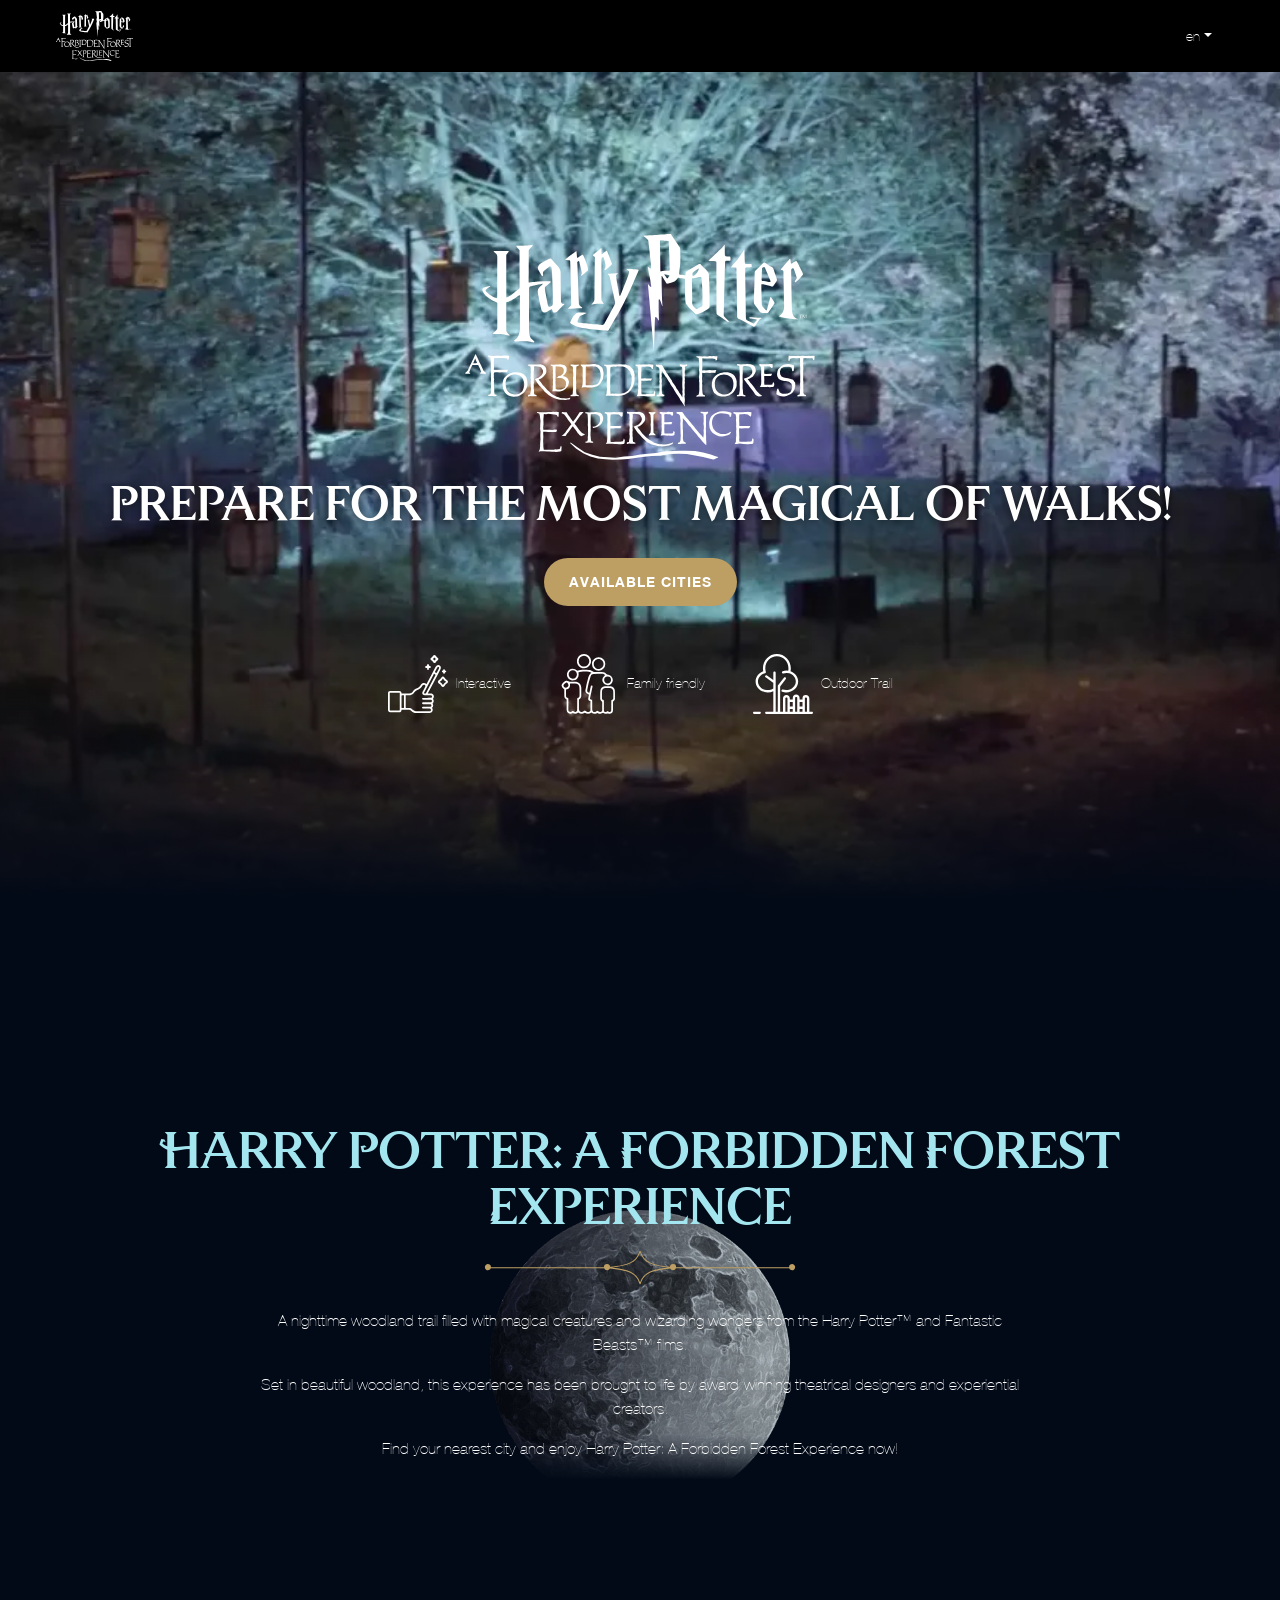
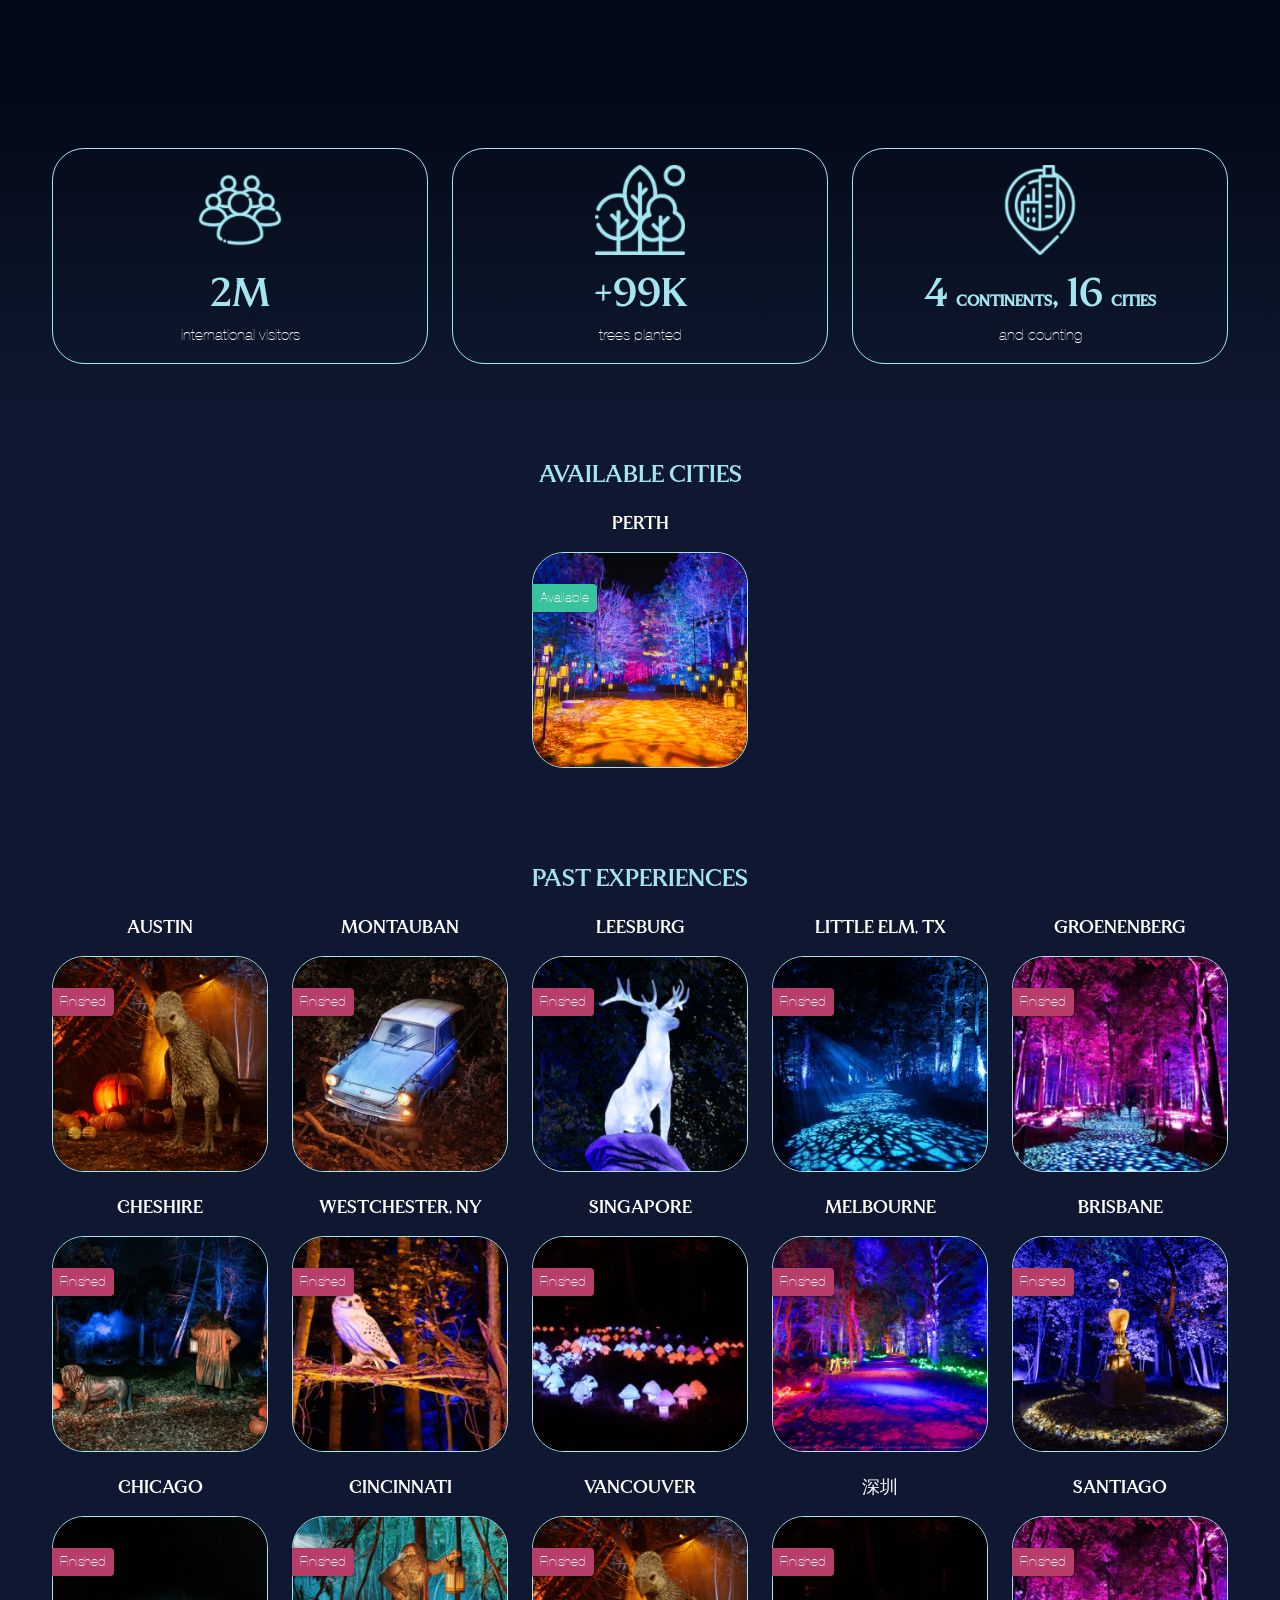
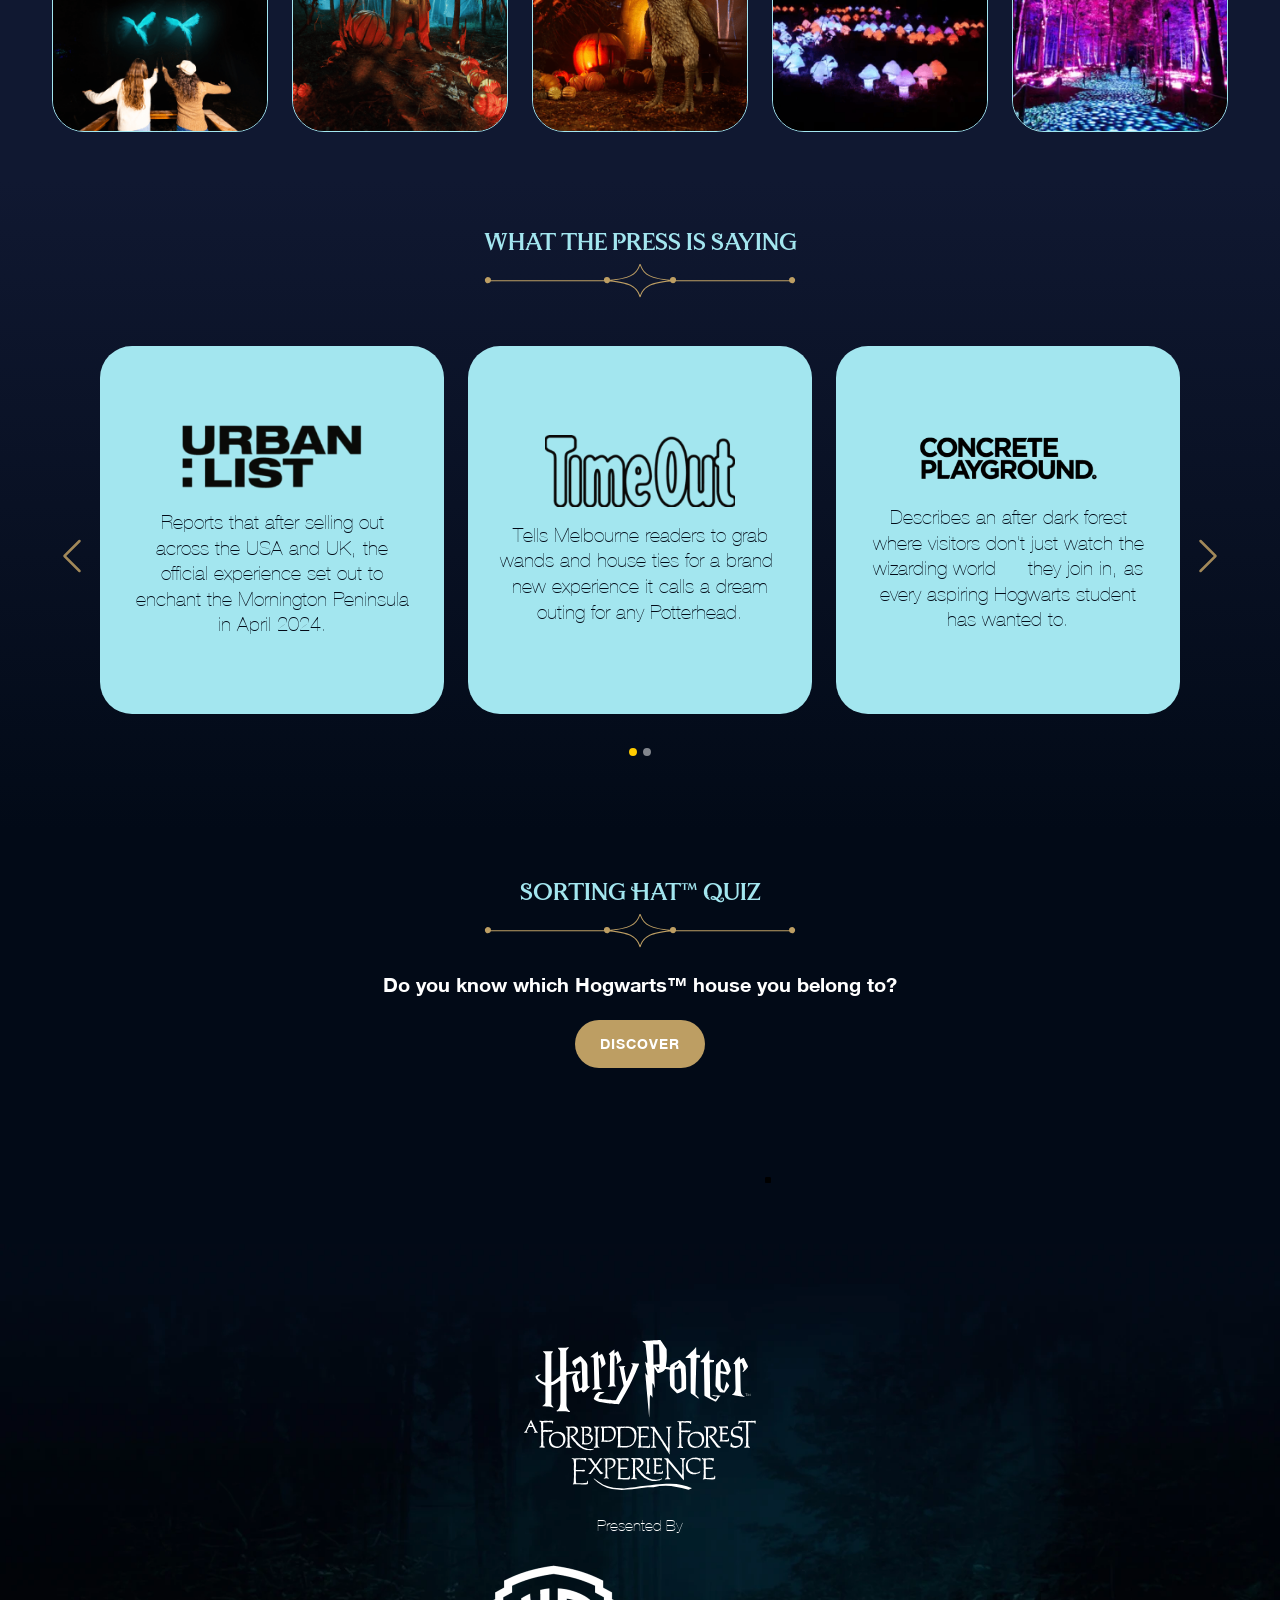
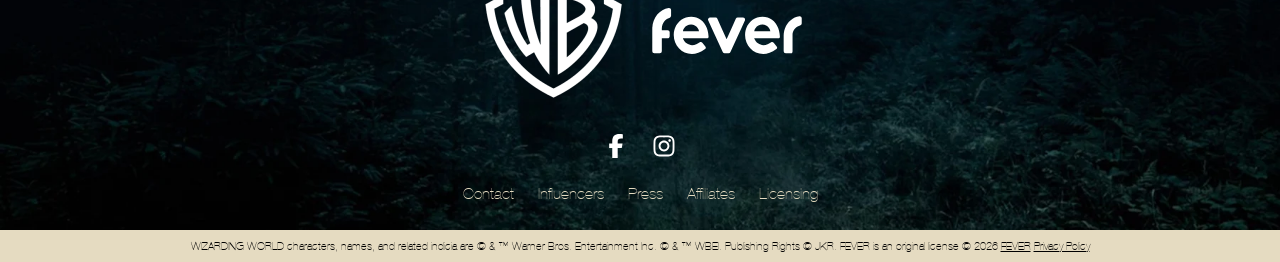
==== commit 23a33aae: "Update section comments and press carousel styling" ====
--- a/index.html
+++ b/index.html
@@ -1,12 +1,17 @@
 <!doctype html>
 <html lang="en">
 <!-------------------⬇ --- SECTION 00: HEAD TAG DATA -- ⬇------------------->
+
 <head>
   <meta charset="utf-8">
   <meta name="viewport" content="width=device-width, initial-scale=1">
-  <!--TITLE--> <title>Harry Potter: A Forbidden Forest Experience</title>
-  <!--DESCRIPTION--> <meta name="description" content="Bootstrap 5 practice rebuild of hpforbiddenforestexperience.com — a nighttime woodland trail filled with magical creatures and wizarding wonders.">
-  <!--KEYWORDS--> <meta name="keywords" content="harry potter, forbidden forest, experience, outdoor trail, bootstrap clone">
+  <!--TITLE-->
+  <title>Harry Potter: A Forbidden Forest Experience</title>
+  <!--DESCRIPTION-->
+  <meta name="description"
+    content="Bootstrap 5 practice rebuild of hpforbiddenforestexperience.com — a nighttime woodland trail filled with magical creatures and wizarding wonders.">
+  <!--KEYWORDS-->
+  <meta name="keywords" content="harry potter, forbidden forest, experience, outdoor trail, bootstrap clone">
   <!--ICON-->
   <link rel="icon" type="image/x-icon" href="assets/00-universal/images/00-favicon.ico">
   <link rel="icon" type="image/png" sizes="32x32" href="assets/00-universal/images/00-favicon-32-32x32.png">
@@ -18,13 +23,14 @@
   <meta property="og:type" content="website">
   <meta property="og:image" content="assets/00-universal/images/00-og-image-2890x1722.jpg">
   <!--STYLESHEETS-->
-  <link href="https://cdn.jsdelivr.net/npm/bootstrap@5.3.3/dist/css/bootstrap.min.css" rel="stylesheet" integrity="sha384-QWTKZyjpPEjISv5WaRU9OFeRpok6YctnYmDr5pNlyT2bRjXh0JMhjY6hW+ALEwIH" crossorigin="anonymous">
+  <link href="https://cdn.jsdelivr.net/npm/bootstrap@5.3.3/dist/css/bootstrap.min.css" rel="stylesheet"
+    integrity="sha384-QWTKZyjpPEjISv5WaRU9OFeRpok6YctnYmDr5pNlyT2bRjXh0JMhjY6hW+ALEwIH" crossorigin="anonymous">
   <link rel="stylesheet" href="css/styles.css">
 </head>
 <!-------------------⬆ --- SECTION 00: HEAD TAG DATA -- ⬆------------------->
 
 <body>
-<!--
+  <!--
   ============================== DEV TABLE OF CONTENTS ==============================
   SECTION 00  HEAD TAG DATA          (meta, favicons, stylesheets)
   SECTION 01  NAVBAR                 #navbar    — fixed black bar, logo, language menu
@@ -41,429 +47,587 @@
   ===================================================================================
 -->
 
-<!-------------------⬇ --- SECTION 01: NAVBAR -- ⬇------------------->
-<header id="navbar">
-  <nav class="navbar fixed-top hp-navbar" aria-label="Main">
-    <div class="container-fluid hp-container-cap px-3">
-      <a class="navbar-brand py-0" href="#" aria-label="Go to homepage">
-        <img src="assets/00-universal/images/00-event-logo-stacked-944x610.svg" alt="Harry Potter: Forbidden Forest Experience" width="77" height="50">
-      </a>
-      <div class="dropdown hp-lang">
-        <button class="btn dropdown-toggle" type="button" data-bs-toggle="dropdown" aria-expanded="false">en</button>
-        <ul class="dropdown-menu dropdown-menu-end">
-          <li><a class="dropdown-item" href="https://hpforbiddenforestexperience.com/fr/" aria-label="Change language to French">fr</a></li>
-          <li><a class="dropdown-item" href="https://hpforbiddenforestexperience.com/nl/" aria-label="Change language to Dutch">nl</a></li>
-        </ul>
-      </div>
-    </div>
-  </nav>
-</header>
-<!-------------------⬆ --- SECTION 01: NAVBAR -- ⬆------------------->
-
-<!-------------------⬇ --- SECTION 02: HERO -- ⬇------------------->
-<section id="hero" class="hp-hero">
-  <div class="hp-hero__media">
-    <picture>
-      <source media="(max-width: 900px)" srcset="assets/02-hero/videos/02-hero-video-poster-mobile-360x640.webp">
-      <img src="assets/02-hero/videos/02-hero-video-poster-desktop-1080x608.webp" alt="Nighttime forest lit by floating lanterns" class="object-fit-cover">
-    </picture>
-    <video class="object-fit-cover" autoplay loop muted playsinline
-           poster="assets/02-hero/videos/02-hero-video-poster-desktop-1080x608.webp">
-      <source src="https://hpforbiddenforestexperience.com/assets/videos/CR-HPAFFE-ACQ-WL-LPHero-P1-16x9-BNE-ENG_zpmk98.webm" type="video/webm">
-      <source src="https://hpforbiddenforestexperience.com/assets/videos/CR-HPAFFE-ACQ-WL-LPHero-P1-16x9-BNE-ENG_zpmk98.mp4" type="video/mp4">
-    </video>
-  </div>
-  <div class="hp-hero__content container hp-container-cap text-center py-5 mt-5">
-    <img src="assets/00-universal/images/00-event-logo-stacked-944x610.svg" alt="Harry Potter: A Forbidden Forest Experience logo" class="hp-hero__logo mb-3" width="350" height="226" fetchpriority="high">
-    <p class="hp-hero__tagline mb-4">Prepare for the most magical of walks!</p>
-    <a href="#city-selector" class="btn btn-hp-primary mb-5">Available cities</a>
-    <div class="d-flex justify-content-center gap-4 gap-md-5 flex-wrap">
-      <span class="d-flex align-items-center gap-2">
-        <img src="assets/02-hero/images/02-icon-interactive-45x43.svg" alt="Interactive" class="hp-hero__icon" width="60" height="57">
-        <span class="hp-hero__icon-label">Interactive</span>
-      </span>
-      <span class="d-flex align-items-center gap-2">
-        <img src="assets/02-hero/images/02-icon-family-friendly-40x43.svg" alt="Family friendly" class="hp-hero__icon" width="60" height="65">
-        <span class="hp-hero__icon-label">Family friendly</span>
-      </span>
-      <span class="d-flex align-items-center gap-2">
-        <img src="assets/02-hero/images/02-icon-outdoor-trail-43x43.svg" alt="Outdoors" class="hp-hero__icon" width="60" height="60">
-        <span class="hp-hero__icon-label">Outdoor Trail</span>
-      </span>
-    </div>
-  </div>
-</section>
-<!-------------------⬆ --- SECTION 02: HERO -- ⬆------------------->
-
-<!-------------------⬇ --- SECTION 03: INTRO -- ⬇------------------->
-<section id="intro" class="hp-intro">
-  <div class="container hp-container-cap text-center position-relative py-5">
-    <h1 class="hp-intro__title mb-3">Harry Potter: A Forbidden Forest Experience</h1>
-    <p class="mb-4"><img src="assets/00-universal/images/00-divider-flourish-312x34.svg" alt="" class="hp-flourish img-fluid" title="text decoration"></p>
-    <p class="mx-auto col-md-8">A nighttime woodland trail filled with magical creatures and wizarding wonders from the Harry Potter™ and Fantastic Beasts™ films.</p>
-    <p class="mx-auto col-md-8">Set in beautiful woodland, this experience has been brought to life by award-winning theatrical designers and experiential creators.</p>
-    <p class="mx-auto col-md-8">Find your nearest city and enjoy Harry Potter: A Forbidden Forest Experience now!</p>
-    <div class="hp-moon-container" aria-hidden="true">
-      <div class="hp-moon"></div>
-    </div>
-  </div>
-</section>
-<!-------------------⬆ --- SECTION 03: INTRO -- ⬆------------------->
-
-<!-------------------⬇ --- SECTION 04: MILESTONES -- ⬇------------------->
-<section id="milestones" class="hp-milestones">
-  <div class="container hp-container-cap py-5">
-    <div class="row row-cols-1 row-cols-md-3 g-4 text-center">
-      <div class="col">
-        <div class="hp-milestones__card d-flex flex-column align-items-center">
-        <img src="assets/04-milestones/images/04-stat-visitors-900x900.webp" alt="International visitors" class="hp-milestones__image img-fluid" width="900" height="900" loading="lazy">
-        <span class="hp-milestones__number mt-2">2M</span>
-        <p class="mb-0">international visitors</p>
-        </div>
-      </div>
-      <div class="col">
-        <div class="hp-milestones__card d-flex flex-column align-items-center">
-        <img src="assets/04-milestones/images/04-stat-trees-900x900.webp" alt="Trees planted" class="hp-milestones__image img-fluid" width="900" height="900" loading="lazy">
-        <span class="hp-milestones__number mt-2">+99k</span>
-        <p class="mb-0">trees planted</p>
-        </div>
-      </div>
-      <div class="col">
-        <div class="hp-milestones__card d-flex flex-column align-items-center">
-        <img src="assets/04-milestones/images/04-stat-cities-900x900.webp" alt="Cities" class="hp-milestones__image img-fluid" width="900" height="900" loading="lazy">
-        <span class="hp-milestones__number mt-2">4 <strong>continents</strong>, 16 <strong>cities</strong></span>
-        <p class="mb-0">and counting</p>
-        </div>
-      </div>
-    </div>
-  </div>
-</section>
-<!-------------------⬆ --- SECTION 04: MILESTONES -- ⬆------------------->
-
-<!-------------------⬇ --- SECTION 05: CITY SELECTOR -- ⬇------------------->
-<section id="city-selector" class="hp-city-panel">
-  <div class="container hp-container-cap py-5">
-    <h2 class="hp-section-title font-h2 text-center mb-4">Available cities</h2>
-    <div class="row row-cols-2 row-cols-md-3 row-cols-xl-5 g-4 justify-content-center">
-      <div class="col">
-        <a class="hp-city__link d-flex flex-column gap-3 text-center" href="https://hpforbiddenforestexperience.com/perth/" aria-label="Change city to Perth">
-          <h3 class="hp-city__name font-h3 mb-0">Perth</h3>
-          <span class="hp-city__asset">
-            <span class="hp-city__status hp-city__status--available">Available</span>
-            <img src="assets/05-city-selector/images/05-city-perth-250x250.png" alt="Perth" class="img-fluid" width="250" height="250" loading="lazy">
-          </span>
+  <!-------------------⬇ --- SECTION 01: NAVBAR -- ⬇------------------->
+  <header id="navbar">
+    <nav class="navbar fixed-top hp-navbar" aria-label="Main">
+      <div class="container-fluid hp-container-cap px-3">
+        <!--NAVBAR BRAND LOGO-->
+        <a class="navbar-brand py-0" href="#" aria-label="Go to homepage">
+          <img src="assets/00-universal/images/00-event-logo-stacked-944x610.svg"
+            alt="Harry Potter: Forbidden Forest Experience" width="77" height="50">
         </a>
-      </div>
-    </div>
-  </div>
-</section>
-<!-------------------⬆ --- SECTION 05: CITY SELECTOR -- ⬆------------------->
-
-<!-------------------⬇ --- SECTION 06: FINISHED EXPERIENCES -- ⬇------------------->
-<section id="finished-experiences" class="hp-city-panel">
-  <div class="container hp-container-cap py-5">
-    <h2 class="hp-section-title font-h2 text-center mb-4">Past Experiences</h2>
-    <div class="row row-cols-2 row-cols-md-3 row-cols-xl-5 g-4 justify-content-center">
-      <div class="col">
-        <span class="hp-city__link d-flex flex-column gap-3 text-center">
-          <h3 class="hp-city__name font-h3 mb-0">Austin</h3>
-          <span class="hp-city__asset">
-            <span class="hp-city__status hp-city__status--finished">Finished</span>
-            <img src="assets/06-finished-experiences/images/06-city-austin-250x250.png" alt="Austin" class="img-fluid" width="250" height="250" loading="lazy">
-          </span>
+        <!--LANGUAGE SELECTOR-->
+        <div class="dropdown hp-lang">
+          <button class="btn dropdown-toggle" type="button" data-bs-toggle="dropdown" aria-expanded="false">en</button>
+          <ul class="dropdown-menu dropdown-menu-end">
+            <li><a class="dropdown-item" href="https://hpforbiddenforestexperience.com/fr/"
+                aria-label="Change language to French">fr</a></li>
+            <li><a class="dropdown-item" href="https://hpforbiddenforestexperience.com/nl/"
+                aria-label="Change language to Dutch">nl</a></li>
+          </ul>
+        </div>
+      </div>
+    </nav>
+  </header>
+  <!-------------------⬆ --- SECTION 01: NAVBAR -- ⬆------------------->
+
+  <!-------------------⬇ --- SECTION 02: HERO -- ⬇------------------->
+  <section id="hero" class="hp-hero">
+    <!--HERO MEDIA (IMAGE & VIDEO)-->
+    <div class="hp-hero__media">
+      <picture>
+        <source media="(max-width: 900px)" srcset="assets/02-hero/videos/02-hero-video-poster-mobile-360x640.webp">
+        <img src="assets/02-hero/videos/02-hero-video-poster-desktop-1080x608.webp"
+          alt="Nighttime forest lit by floating lanterns" class="object-fit-cover">
+      </picture>
+      <video class="object-fit-cover" autoplay loop muted playsinline
+        poster="assets/02-hero/videos/02-hero-video-poster-desktop-1080x608.webp">
+        <source
+          src="https://hpforbiddenforestexperience.com/assets/videos/CR-HPAFFE-ACQ-WL-LPHero-P1-16x9-BNE-ENG_zpmk98.webm"
+          type="video/webm">
+        <source
+          src="https://hpforbiddenforestexperience.com/assets/videos/CR-HPAFFE-ACQ-WL-LPHero-P1-16x9-BNE-ENG_zpmk98.mp4"
+          type="video/mp4">
+      </video>
+    </div>
+    <!--HERO CONTENT-->
+    <div class="hp-hero__content container hp-container-cap text-center py-5 mt-5">
+      <!--MAIN EVENT LOGO-->
+      <img src="assets/00-universal/images/00-event-logo-stacked-944x610.svg"
+        alt="Harry Potter: A Forbidden Forest Experience logo" class="hp-hero__logo mb-3" width="350" height="226"
+        fetchpriority="high">
+      <!--TAGLINE-->
+      <p class="hp-hero__tagline mb-4">Prepare for the most magical of walks!</p>
+      <!--CTA BUTTON-->
+      <a href="#city-selector" class="btn btn-hp-primary mb-5">Available cities</a>
+      <!--FEATURE ICONS-->
+      <div class="d-flex justify-content-center gap-4 gap-md-5 flex-wrap">
+        <span class="d-flex align-items-center gap-2">
+          <img src="assets/02-hero/images/02-icon-interactive-45x43.svg" alt="Interactive" class="hp-hero__icon"
+            width="60" height="57">
+          <span class="hp-hero__icon-label">Interactive</span>
         </span>
-      </div>
-      <div class="col">
-        <span class="hp-city__link d-flex flex-column gap-3 text-center">
-          <h3 class="hp-city__name font-h3 mb-0">Montauban</h3>
-          <span class="hp-city__asset">
-            <span class="hp-city__status hp-city__status--finished">Finished</span>
-            <img src="assets/06-finished-experiences/images/06-city-montauban-250x250.png" alt="Montauban" class="img-fluid" width="250" height="250" loading="lazy">
-          </span>
+        <span class="d-flex align-items-center gap-2">
+          <img src="assets/02-hero/images/02-icon-family-friendly-40x43.svg" alt="Family friendly" class="hp-hero__icon"
+            width="60" height="65">
+          <span class="hp-hero__icon-label">Family friendly</span>
         </span>
-      </div>
-      <div class="col">
-        <span class="hp-city__link d-flex flex-column gap-3 text-center">
-          <h3 class="hp-city__name font-h3 mb-0">Leesburg</h3>
-          <span class="hp-city__asset">
-            <span class="hp-city__status hp-city__status--finished">Finished</span>
-            <img src="assets/06-finished-experiences/images/06-city-leesburg-250x250.png" alt="Leesburg" class="img-fluid" width="250" height="250" loading="lazy">
-          </span>
+        <span class="d-flex align-items-center gap-2">
+          <img src="assets/02-hero/images/02-icon-outdoor-trail-43x43.svg" alt="Outdoors" class="hp-hero__icon"
+            width="60" height="60">
+          <span class="hp-hero__icon-label">Outdoor Trail</span>
         </span>
       </div>
-      <div class="col">
-        <span class="hp-city__link d-flex flex-column gap-3 text-center">
-          <h3 class="hp-city__name font-h3 mb-0">Little Elm, TX</h3>
-          <span class="hp-city__asset">
-            <span class="hp-city__status hp-city__status--finished">Finished</span>
-            <img src="assets/06-finished-experiences/images/06-city-little-elm-250x250.png" alt="Little Elm, TX" class="img-fluid" width="250" height="250" loading="lazy">
-          </span>
-        </span>
-      </div>
-      <div class="col">
-        <span class="hp-city__link d-flex flex-column gap-3 text-center">
-          <h3 class="hp-city__name font-h3 mb-0">Groenenberg</h3>
-          <span class="hp-city__asset">
-            <span class="hp-city__status hp-city__status--finished">Finished</span>
-            <img src="assets/06-finished-experiences/images/06-city-groenenberg-250x250.png" alt="Groenenberg" class="img-fluid" width="250" height="250" loading="lazy">
-          </span>
-        </span>
-      </div>
-      <div class="col">
-        <span class="hp-city__link d-flex flex-column gap-3 text-center">
-          <h3 class="hp-city__name font-h3 mb-0">Cheshire</h3>
-          <span class="hp-city__asset">
-            <span class="hp-city__status hp-city__status--finished">Finished</span>
-            <img src="assets/06-finished-experiences/images/06-city-cheshire-250x250.png" alt="Cheshire" class="img-fluid" width="250" height="250" loading="lazy">
-          </span>
-        </span>
-      </div>
-      <div class="col">
-        <span class="hp-city__link d-flex flex-column gap-3 text-center">
-          <h3 class="hp-city__name font-h3 mb-0">Westchester, NY</h3>
-          <span class="hp-city__asset">
-            <span class="hp-city__status hp-city__status--finished">Finished</span>
-            <img src="assets/06-finished-experiences/images/06-city-westchester-250x250.png" alt="Westchester, NY" class="img-fluid" width="250" height="250" loading="lazy">
-          </span>
-        </span>
-      </div>
-      <div class="col">
-        <span class="hp-city__link d-flex flex-column gap-3 text-center">
-          <h3 class="hp-city__name font-h3 mb-0">Singapore</h3>
-          <span class="hp-city__asset">
-            <span class="hp-city__status hp-city__status--finished">Finished</span>
-            <img src="assets/06-finished-experiences/images/06-city-singapore-250x250.png" alt="Singapore" class="img-fluid" width="250" height="250" loading="lazy">
-          </span>
-        </span>
-      </div>
-      <div class="col">
-        <span class="hp-city__link d-flex flex-column gap-3 text-center">
-          <h3 class="hp-city__name font-h3 mb-0">Melbourne</h3>
-          <span class="hp-city__asset">
-            <span class="hp-city__status hp-city__status--finished">Finished</span>
-            <img src="assets/06-finished-experiences/images/06-city-melbourne-250x250.png" alt="Melbourne" class="img-fluid" width="250" height="250" loading="lazy">
-          </span>
-        </span>
-      </div>
-      <div class="col">
-        <span class="hp-city__link d-flex flex-column gap-3 text-center">
-          <h3 class="hp-city__name font-h3 mb-0">Brisbane</h3>
-          <span class="hp-city__asset">
-            <span class="hp-city__status hp-city__status--finished">Finished</span>
-            <img src="assets/06-finished-experiences/images/06-city-brisbane-250x250.png" alt="Brisbane" class="img-fluid" width="250" height="250" loading="lazy">
-          </span>
-        </span>
-      </div>
-      <div class="col">
-        <span class="hp-city__link d-flex flex-column gap-3 text-center">
-          <h3 class="hp-city__name font-h3 mb-0">Chicago</h3>
-          <span class="hp-city__asset">
-            <span class="hp-city__status hp-city__status--finished">Finished</span>
-            <img src="assets/06-finished-experiences/images/06-city-chicago-250x250.png" alt="Chicago" class="img-fluid" width="250" height="250" loading="lazy">
-          </span>
-        </span>
-      </div>
-      <div class="col">
-        <span class="hp-city__link d-flex flex-column gap-3 text-center">
-          <h3 class="hp-city__name font-h3 mb-0">Cincinnati</h3>
-          <span class="hp-city__asset">
-            <span class="hp-city__status hp-city__status--finished">Finished</span>
-            <img src="assets/06-finished-experiences/images/06-city-cincinnati-250x250.png" alt="Cincinnati" class="img-fluid" width="250" height="250" loading="lazy">
-          </span>
-        </span>
-      </div>
-      <div class="col">
-        <span class="hp-city__link d-flex flex-column gap-3 text-center">
-          <h3 class="hp-city__name font-h3 mb-0">Vancouver</h3>
-          <span class="hp-city__asset">
-            <span class="hp-city__status hp-city__status--finished">Finished</span>
-            <img src="assets/06-finished-experiences/images/06-city-austin-250x250.png" alt="Vancouver" class="img-fluid" width="250" height="250" loading="lazy">
-          </span>
-        </span>
-      </div>
-      <div class="col">
-        <span class="hp-city__link d-flex flex-column gap-3 text-center">
-          <h3 class="hp-city__name font-h3 mb-0">深圳</h3>
-          <span class="hp-city__asset">
-            <span class="hp-city__status hp-city__status--finished">Finished</span>
-            <img src="assets/06-finished-experiences/images/06-city-singapore-250x250.png" alt="Shenzhen" class="img-fluid" width="250" height="250" loading="lazy">
-          </span>
-        </span>
-      </div>
-      <div class="col">
-        <span class="hp-city__link d-flex flex-column gap-3 text-center">
-          <h3 class="hp-city__name font-h3 mb-0">Santiago</h3>
-          <span class="hp-city__asset">
-            <span class="hp-city__status hp-city__status--finished">Finished</span>
-            <img src="assets/06-finished-experiences/images/06-city-groenenberg-250x250.png" alt="Santiago" class="img-fluid" width="250" height="250" loading="lazy">
-          </span>
-        </span>
-      </div>
-    </div>
-  </div>
-</section>
-<!-------------------⬆ --- SECTION 06: FINISHED EXPERIENCES -- ⬆------------------->
-
-<!-------------------⬇ --- SECTION 07: PRESS -- ⬇------------------->
-<section id="press" class="hp-press">
-  <div class="container hp-container-cap py-5">
-    <h2 class="hp-section-title font-h2 text-center mb-2">What the Press is Saying</h2>
-    <p class="text-center mb-5"><img src="assets/00-universal/images/00-divider-flourish-312x34.svg" alt="" class="hp-flourish img-fluid" title="text decoration"></p>
-
-    <!-- 6 press cards, paraphrased summaries of each outlet's coverage
-         (original verbatim quotes are the outlets' copyright — see README) -->
-    <div id="pressCarousel" class="carousel slide" data-bs-ride="carousel">
-      <div class="carousel-inner">
-        <div class="carousel-item active">
-          <div class="row row-cols-1 row-cols-md-3 g-4 px-5">
-            <div class="col text-center">
-              <figure class="hp-press__card mb-0">
-                <img src="assets/07-press/images/07-press-urban-list-273x100.png" alt="Urban List" class="hp-press__logo mb-3" width="273" height="100" loading="lazy">
-                <figcaption class="hp-press__quote">Reports that after selling out across the USA and UK, the official experience set out to enchant the Mornington Peninsula in April 2024.</figcaption>
-              </figure>
-            </div>
-            <div class="col text-center">
-              <figure class="hp-press__card mb-0">
-                <img src="assets/07-press/images/07-press-time-out-263x100.png" alt="Time Out" class="hp-press__logo mb-3" width="263" height="100" loading="lazy">
-                <figcaption class="hp-press__quote">Tells Melbourne readers to grab wands and house ties for a brand-new experience it calls a dream outing for any Potterhead.</figcaption>
-              </figure>
-            </div>
-            <div class="col text-center">
-              <figure class="hp-press__card mb-0">
-                <img src="assets/07-press/images/07-press-concrete-playground-453x100.png" alt="Concrete Playground" class="hp-press__logo mb-3" width="453" height="100" loading="lazy">
-                <figcaption class="hp-press__quote">Describes an after-dark forest where visitors don't just watch the wizarding world — they join in, as every aspiring Hogwarts student has wanted to.</figcaption>
-              </figure>
+    </div>
+  </section>
+  <!-------------------⬆ --- SECTION 02: HERO -- ⬆------------------->
+
+  <!-------------------⬇ --- SECTION 03: INTRO -- ⬇------------------->
+  <section id="intro" class="hp-intro">
+    <div class="container hp-container-cap text-center position-relative py-5">
+      <!--TITLE-->
+      <h1 class="hp-intro__title mb-3">Harry Potter: A Forbidden Forest Experience</h1>
+      <!--FLOURISH DIVIDER-->
+      <p class="mb-4"><img src="assets/00-universal/images/00-divider-flourish-312x34.svg" alt=""
+          class="hp-flourish img-fluid" title="text decoration"></p>
+      <!--DESCRIPTION-->
+      <p class="mx-auto col-md-8">A nighttime woodland trail filled with magical creatures and wizarding wonders from
+        the Harry Potter™ and Fantastic Beasts™ films.</p>
+      <p class="mx-auto col-md-8">Set in beautiful woodland, this experience has been brought to life by award-winning
+        theatrical designers and experiential creators.</p>
+      <p class="mx-auto col-md-8">Find your nearest city and enjoy Harry Potter: A Forbidden Forest Experience now!</p>
+      <!--PARALLAX MOON-->
+      <div class="hp-moon-container" aria-hidden="true">
+        <div class="hp-moon"></div>
+      </div>
+    </div>
+  </section>
+  <!-------------------⬆ --- SECTION 03: INTRO -- ⬆------------------->
+
+  <!-------------------⬇ --- SECTION 04: MILESTONES -- ⬇------------------->
+  <section id="milestones" class="hp-milestones">
+    <div class="container hp-container-cap py-5">
+      <!--STAT MEDALLIONS-->
+      <div class="row row-cols-1 row-cols-md-3 g-4 text-center">
+        <div class="col">
+          <div class="hp-milestones__card d-flex flex-column align-items-center">
+            <img src="assets/04-milestones/images/04-stat-visitors-900x900.webp" alt="International visitors"
+              class="hp-milestones__image img-fluid" width="900" height="900" loading="lazy">
+            <span class="hp-milestones__number mt-2">2M</span>
+            <p class="mb-0">international visitors</p>
+          </div>
+        </div>
+        <div class="col">
+          <div class="hp-milestones__card d-flex flex-column align-items-center">
+            <img src="assets/04-milestones/images/04-stat-trees-900x900.webp" alt="Trees planted"
+              class="hp-milestones__image img-fluid" width="900" height="900" loading="lazy">
+            <span class="hp-milestones__number mt-2">+99k</span>
+            <p class="mb-0">trees planted</p>
+          </div>
+        </div>
+        <div class="col">
+          <div class="hp-milestones__card d-flex flex-column align-items-center">
+            <img src="assets/04-milestones/images/04-stat-cities-900x900.webp" alt="Cities"
+              class="hp-milestones__image img-fluid" width="900" height="900" loading="lazy">
+            <span class="hp-milestones__number mt-2">4 <strong>continents</strong>, 16 <strong>cities</strong></span>
+            <p class="mb-0">and counting</p>
+          </div>
+        </div>
+      </div>
+    </div>
+  </section>
+  <!-------------------⬆ --- SECTION 04: MILESTONES -- ⬆------------------->
+
+  <!-------------------⬇ --- SECTION 05: CITY SELECTOR -- ⬇------------------->
+  <section id="city-selector" class="hp-city-panel">
+    <div class="container hp-container-cap py-5">
+      <!--SECTION TITLE-->
+      <h2 class="hp-section-title font-h2 text-center mb-4">Available cities</h2>
+      <!--AVAILABLE CITIES GRID-->
+      <div class="row row-cols-2 row-cols-md-3 row-cols-xl-5 g-4 justify-content-center">
+        <div class="col">
+          <a class="hp-city__link d-flex flex-column gap-3 text-center"
+            href="https://hpforbiddenforestexperience.com/perth/" aria-label="Change city to Perth">
+            <h3 class="hp-city__name font-h3 mb-0">Perth</h3>
+            <span class="hp-city__asset">
+              <span class="hp-city__status hp-city__status--available">Available</span>
+              <img src="assets/05-city-selector/images/05-city-perth-250x250.png" alt="Perth" class="img-fluid"
+                width="250" height="250" loading="lazy">
+            </span>
+          </a>
+        </div>
+      </div>
+    </div>
+  </section>
+  <!-------------------⬆ --- SECTION 05: CITY SELECTOR -- ⬆------------------->
+
+  <!-------------------⬇ --- SECTION 06: FINISHED EXPERIENCES -- ⬇------------------->
+  <section id="finished-experiences" class="hp-city-panel">
+    <div class="container hp-container-cap py-5">
+      <!--SECTION TITLE-->
+      <h2 class="hp-section-title font-h2 text-center mb-4">Past Experiences</h2>
+      <!--PAST CITIES GRID-->
+      <div class="row row-cols-2 row-cols-md-3 row-cols-xl-5 g-4 justify-content-center">
+        <!--Austin-->
+        <div class="col">
+          <span class="hp-city__link d-flex flex-column gap-3 text-center">
+            <h3 class="hp-city__name font-h3 mb-0">Austin</h3>
+            <span class="hp-city__asset">
+              <span class="hp-city__status hp-city__status--finished">Finished</span>
+              <img src="assets/06-finished-experiences/images/06-city-austin-250x250.png" alt="Austin" class="img-fluid"
+                width="250" height="250" loading="lazy">
+            </span>
+          </span>
+        </div>
+        <!--Montauban-->
+        <div class="col">
+          <span class="hp-city__link d-flex flex-column gap-3 text-center">
+            <h3 class="hp-city__name font-h3 mb-0">Montauban</h3>
+            <span class="hp-city__asset">
+              <span class="hp-city__status hp-city__status--finished">Finished</span>
+              <img src="assets/06-finished-experiences/images/06-city-montauban-250x250.png" alt="Montauban"
+                class="img-fluid" width="250" height="250" loading="lazy">
+            </span>
+          </span>
+        </div>
+        <!--Leesburg-->
+        <div class="col">
+          <span class="hp-city__link d-flex flex-column gap-3 text-center">
+            <h3 class="hp-city__name font-h3 mb-0">Leesburg</h3>
+            <span class="hp-city__asset">
+              <span class="hp-city__status hp-city__status--finished">Finished</span>
+              <img src="assets/06-finished-experiences/images/06-city-leesburg-250x250.png" alt="Leesburg"
+                class="img-fluid" width="250" height="250" loading="lazy">
+            </span>
+          </span>
+        </div>
+        <!--Little Elm-->
+        <div class="col">
+          <span class="hp-city__link d-flex flex-column gap-3 text-center">
+            <h3 class="hp-city__name font-h3 mb-0">Little Elm, TX</h3>
+            <span class="hp-city__asset">
+              <span class="hp-city__status hp-city__status--finished">Finished</span>
+              <img src="assets/06-finished-experiences/images/06-city-little-elm-250x250.png" alt="Little Elm, TX"
+                class="img-fluid" width="250" height="250" loading="lazy">
+            </span>
+          </span>
+        </div>
+        <!--Groenenberg-->
+        <div class="col">
+          <span class="hp-city__link d-flex flex-column gap-3 text-center">
+            <h3 class="hp-city__name font-h3 mb-0">Groenenberg</h3>
+            <span class="hp-city__asset">
+              <span class="hp-city__status hp-city__status--finished">Finished</span>
+              <img src="assets/06-finished-experiences/images/06-city-groenenberg-250x250.png" alt="Groenenberg"
+                class="img-fluid" width="250" height="250" loading="lazy">
+            </span>
+          </span>
+        </div>
+        <!--Cheshire-->
+        <div class="col">
+          <span class="hp-city__link d-flex flex-column gap-3 text-center">
+            <h3 class="hp-city__name font-h3 mb-0">Cheshire</h3>
+            <span class="hp-city__asset">
+              <span class="hp-city__status hp-city__status--finished">Finished</span>
+              <img src="assets/06-finished-experiences/images/06-city-cheshire-250x250.png" alt="Cheshire"
+                class="img-fluid" width="250" height="250" loading="lazy">
+            </span>
+          </span>
+        </div>
+        <!--Westchester-->
+        <div class="col">
+          <span class="hp-city__link d-flex flex-column gap-3 text-center">
+            <h3 class="hp-city__name font-h3 mb-0">Westchester, NY</h3>
+            <span class="hp-city__asset">
+              <span class="hp-city__status hp-city__status--finished">Finished</span>
+              <img src="assets/06-finished-experiences/images/06-city-westchester-250x250.png" alt="Westchester, NY"
+                class="img-fluid" width="250" height="250" loading="lazy">
+            </span>
+          </span>
+        </div>
+        <!--Singapore-->
+        <div class="col">
+          <span class="hp-city__link d-flex flex-column gap-3 text-center">
+            <h3 class="hp-city__name font-h3 mb-0">Singapore</h3>
+            <span class="hp-city__asset">
+              <span class="hp-city__status hp-city__status--finished">Finished</span>
+              <img src="assets/06-finished-experiences/images/06-city-singapore-250x250.png" alt="Singapore"
+                class="img-fluid" width="250" height="250" loading="lazy">
+            </span>
+          </span>
+        </div>
+        <!--Melbourne-->
+        <div class="col">
+          <span class="hp-city__link d-flex flex-column gap-3 text-center">
+            <h3 class="hp-city__name font-h3 mb-0">Melbourne</h3>
+            <span class="hp-city__asset">
+              <span class="hp-city__status hp-city__status--finished">Finished</span>
+              <img src="assets/06-finished-experiences/images/06-city-melbourne-250x250.png" alt="Melbourne"
+                class="img-fluid" width="250" height="250" loading="lazy">
+            </span>
+          </span>
+        </div>
+        <!--Brisbane-->
+        <div class="col">
+          <span class="hp-city__link d-flex flex-column gap-3 text-center">
+            <h3 class="hp-city__name font-h3 mb-0">Brisbane</h3>
+            <span class="hp-city__asset">
+              <span class="hp-city__status hp-city__status--finished">Finished</span>
+              <img src="assets/06-finished-experiences/images/06-city-brisbane-250x250.png" alt="Brisbane"
+                class="img-fluid" width="250" height="250" loading="lazy">
+            </span>
+          </span>
+        </div>
+        <!--Chicago-->
+        <div class="col">
+          <span class="hp-city__link d-flex flex-column gap-3 text-center">
+            <h3 class="hp-city__name font-h3 mb-0">Chicago</h3>
+            <span class="hp-city__asset">
+              <span class="hp-city__status hp-city__status--finished">Finished</span>
+              <img src="assets/06-finished-experiences/images/06-city-chicago-250x250.png" alt="Chicago"
+                class="img-fluid" width="250" height="250" loading="lazy">
+            </span>
+          </span>
+        </div>
+        <!--Cincinnati-->
+        <div class="col">
+          <span class="hp-city__link d-flex flex-column gap-3 text-center">
+            <h3 class="hp-city__name font-h3 mb-0">Cincinnati</h3>
+            <span class="hp-city__asset">
+              <span class="hp-city__status hp-city__status--finished">Finished</span>
+              <img src="assets/06-finished-experiences/images/06-city-cincinnati-250x250.png" alt="Cincinnati"
+                class="img-fluid" width="250" height="250" loading="lazy">
+            </span>
+          </span>
+        </div>
+        <!--Vancouver-->
+        <div class="col">
+          <span class="hp-city__link d-flex flex-column gap-3 text-center">
+            <h3 class="hp-city__name font-h3 mb-0">Vancouver</h3>
+            <span class="hp-city__asset">
+              <span class="hp-city__status hp-city__status--finished">Finished</span>
+              <img src="assets/06-finished-experiences/images/06-city-austin-250x250.png" alt="Vancouver"
+                class="img-fluid" width="250" height="250" loading="lazy">
+            </span>
+          </span>
+        </div>
+        <!--Singapore-->
+        <div class="col">
+          <span class="hp-city__link d-flex flex-column gap-3 text-center">
+            <h3 class="hp-city__name font-h3 mb-0">深圳</h3>
+            <span class="hp-city__asset">
+              <span class="hp-city__status hp-city__status--finished">Finished</span>
+              <img src="assets/06-finished-experiences/images/06-city-singapore-250x250.png" alt="Shenzhen"
+                class="img-fluid" width="250" height="250" loading="lazy">
+            </span>
+          </span>
+        </div>
+        <!--Groenberg-->
+        <div class="col">
+          <span class="hp-city__link d-flex flex-column gap-3 text-center">
+            <h3 class="hp-city__name font-h3 mb-0">Santiago</h3>
+            <span class="hp-city__asset">
+              <span class="hp-city__status hp-city__status--finished">Finished</span>
+              <img src="assets/06-finished-experiences/images/06-city-groenenberg-250x250.png" alt="Santiago"
+                class="img-fluid" width="250" height="250" loading="lazy">
+            </span>
+          </span>
+        </div>
+        <!--/hp-finished-->
+      </div>
+      <!--/hp-finished-city-container-->
+    </div>
+    <!--/hp-container-cap-->
+  </section>
+  <!-------------------⬆ --- SECTION 06: FINISHED EXPERIENCES -- ⬆------------------->
+
+
+
+  <!-------------------⬇ --- SECTION 07: PRESS -- ⬇------------------->
+  <section id="press" class="hp-press">
+    <div class="container hp-container-cap py-5">
+      <!--SECTION TITLE-->
+      <h2 class="hp-section-title font-h2 text-center mb-2">What the Press is Saying</h2>
+      <!--FLOURISH DIVIDER-->
+      <p class="text-center mb-5"><img src="assets/00-universal/images/00-divider-flourish-312x34.svg" alt=""
+          class="hp-flourish img-fluid" title="text decoration"></p>
+
+      <!--PRESS CAROUSEL-->
+      <!-- Bootstrap 5 interactive carousel containing paraphrased coverage cards from media outlets -->
+      <div id="pressCarousel" class="carousel slide hp-press__carousel position-relative px-4 px-md-5" data-bs-ride="carousel">
+        <!--CAROUSEL INNER (SLIDES CONTAINER)-->
+        <div class="carousel-inner">
+
+          <!--SLIDE 1 (OUTLETS 1 TO 3)-->
+          <div class="carousel-item active">
+            <div class="row row-cols-1 row-cols-md-3 g-4 px-0 align-items-stretch">
+              <!--PRESS CARD 1: URBAN LIST-->
+              <div class="col text-center d-flex flex-column">
+                <figure class="hp-press__card mb-0 flex-grow-1">
+                  <img src="assets/07-press/images/07-press-urban-list-273x100.png" alt="Urban List"
+                    class="hp-press__logo mb-3 d-block mx-auto" width="273" height="100" loading="lazy">
+                  <figcaption class="hp-press__quote">Reports that after selling out across the USA and UK, the official
+                    experience set out to enchant the Mornington Peninsula in April 2024.</figcaption>
+                </figure>
+              </div>
+
+              <!--PRESS CARD 2: TIME OUT-->
+              <div class="col text-center d-flex flex-column">
+                <figure class="hp-press__card mb-0 flex-grow-1">
+                  <img src="assets/07-press/images/07-press-time-out-263x100.png" alt="Time Out"
+                    class="hp-press__logo mb-3 d-block mx-auto" width="263" height="100" loading="lazy">
+                  <figcaption class="hp-press__quote">Tells Melbourne readers to grab wands and house ties for a
+                    brand-new experience it calls a dream outing for any Potterhead.</figcaption>
+                </figure>
+              </div>
+
+              <!--PRESS CARD 3: CONCRETE PLAYGROUND-->
+              <div class="col text-center d-flex flex-column">
+                <figure class="hp-press__card mb-0 flex-grow-1">
+                  <img src="assets/07-press/images/07-press-concrete-playground-453x100.png" alt="Concrete Playground"
+                    class="hp-press__logo mb-3 d-block mx-auto" width="453" height="100" loading="lazy">
+                  <figcaption class="hp-press__quote">Describes an after-dark forest where visitors don't just watch the
+                    wizarding world — they join in, as every aspiring Hogwarts student has wanted to.</figcaption>
+                </figure>
+              </div>
             </div>
           </div>
-        </div>
-        <div class="carousel-item">
-          <div class="row row-cols-1 row-cols-md-3 g-4 px-5">
-            <div class="col text-center">
-              <figure class="hp-press__card mb-0">
-                <img src="assets/07-press/images/07-press-sunrise-188x100.png" alt="Sunrise" class="hp-press__logo mb-3" width="188" height="100" loading="lazy">
-                <figcaption class="hp-press__quote">Covers the Melbourne arrival, with around 3,000 tickets selling a day and organisers planning to take the wizarding world around the country.</figcaption>
-              </figure>
-            </div>
-            <div class="col text-center">
-              <figure class="hp-press__card mb-0">
-                <img src="assets/07-press/images/07-press-channel9-295x50.png" alt="Channel 9 News" class="hp-press__logo mb-3" width="295" height="50" loading="lazy">
-                <figcaption class="hp-press__quote">Highlights the Mornington Peninsula trail's familiar characters and creatures, nearly 30 years after Harry Potter fever first swept the globe.</figcaption>
-              </figure>
-            </div>
-            <div class="col text-center">
-              <figure class="hp-press__card mb-0">
-                <img src="assets/07-press/images/07-press-10-news-first-100x100.png" alt="10 News First" class="hp-press__logo mb-3" width="100" height="100" loading="lazy">
-                <figcaption class="hp-press__quote">Reports on the world-travelling immersive experience opening in Melbourne, bringing fans up close to beloved faces from the books.</figcaption>
-              </figure>
+
+          <!--SLIDE 2 (OUTLETS 4 TO 6)-->
+          <div class="carousel-item">
+            <div class="row row-cols-1 row-cols-md-3 g-4 px-0 align-items-stretch">
+              <!--PRESS CARD 4: SUNRISE-->
+              <div class="col text-center d-flex flex-column">
+                <figure class="hp-press__card mb-0 flex-grow-1">
+                  <img src="assets/07-press/images/07-press-sunrise-188x100.png" alt="Sunrise"
+                    class="hp-press__logo mb-3 d-block mx-auto" width="188" height="100" loading="lazy">
+                  <figcaption class="hp-press__quote">Covers the Melbourne arrival, with around 3,000 tickets selling a
+                    day and organisers planning to take the wizarding world around the country.</figcaption>
+                </figure>
+              </div>
+
+              <!--PRESS CARD 5: CHANNEL 9 NEWS-->
+              <div class="col text-center d-flex flex-column">
+                <figure class="hp-press__card mb-0 flex-grow-1">
+                  <img src="assets/07-press/images/07-press-channel9-295x50.png" alt="Channel 9 News"
+                    class="hp-press__logo mb-3 d-block mx-auto" width="295" height="50" loading="lazy">
+                  <figcaption class="hp-press__quote">Highlights the Mornington Peninsula trail's familiar characters
+                    and creatures, nearly 30 years after Harry Potter fever first swept the globe.</figcaption>
+                </figure>
+              </div>
+
+              <!--PRESS CARD 6: 10 NEWS FIRST-->
+              <div class="col text-center d-flex flex-column">
+                <figure class="hp-press__card mb-0 flex-grow-1">
+                  <img src="assets/07-press/images/07-press-10-news-first-100x100.png" alt="10 News First"
+                    class="hp-press__logo mb-3 d-block mx-auto" width="100" height="100" loading="lazy">
+                  <figcaption class="hp-press__quote">Reports on the world-travelling immersive experience opening in
+                    Melbourne, bringing fans up close to beloved faces from the books.</figcaption>
+                </figure>
+              </div>
             </div>
           </div>
         </div>
-      </div>
-      <div class="carousel-indicators position-static mt-4">
-        <button type="button" data-bs-target="#pressCarousel" data-bs-slide-to="0" class="active" aria-current="true" aria-label="Press slide 1"></button>
-        <button type="button" data-bs-target="#pressCarousel" data-bs-slide-to="1" aria-label="Press slide 2"></button>
-      </div>
-      <button class="carousel-control-prev" type="button" data-bs-target="#pressCarousel" data-bs-slide="prev">
-        <span class="carousel-control-prev-icon" aria-hidden="true"></span>
-        <span class="visually-hidden">Previous</span>
-      </button>
-      <button class="carousel-control-next" type="button" data-bs-target="#pressCarousel" data-bs-slide="next">
-        <span class="carousel-control-next-icon" aria-hidden="true"></span>
-        <span class="visually-hidden">Next</span>
-      </button>
-    </div>
+
+        <!--CAROUSEL INDICATORS (DOT NAVIGATION)-->
+        <div class="carousel-indicators position-static mt-4">
+          <button type="button" data-bs-target="#pressCarousel" data-bs-slide-to="0" class="active" aria-current="true"
+            aria-label="Press slide 1"></button>
+          <button type="button" data-bs-target="#pressCarousel" data-bs-slide-to="1"
+            aria-label="Press slide 2"></button>
+        </div>
+
+        <!--CAROUSEL CONTROLS (PREVIOUS & NEXT ARROWS)-->
+
+        <!--PREVIOUS BUTTON-->
+        <button class="carousel-control-prev" type="button" data-bs-target="#pressCarousel" data-bs-slide="prev">
+          <span class="carousel-control-prev-icon" aria-hidden="true"></span>
+          <span class="visually-hidden">Previous</span>
+        </button>
+
+        <!--NEXT BUTTON-->
+        <button class="carousel-control-next" type="button" data-bs-target="#pressCarousel" data-bs-slide="next">
+          <span class="carousel-control-next-icon" aria-hidden="true"></span>
+          <span class="visually-hidden">Next</span>
+        </button>
+      </div>
+      <!--/hp-press-carousel-->
+    </div>
+    <!--/hp-container-cap-->
+  </section>
+
+  <!-------------------⬆ --- SECTION 07: PRESS -- ⬆------------------->
+
+  <!-------------------⬇ --- SECTION 08: SORTING HAT -- ⬇------------------->
+  <section id="sorting-hat">
+    <!--container for section-->
+    <div class="container hp-container-cap py-5 text-center">
+      <!--SECTION TITLE-->
+      <h2 class="hp-section-title font-h2 mb-2">Sorting Hat™ Quiz</h2>
+      <!--FLOURISH DIVIDER-->
+      <p class="mb-4"><img src="assets/00-universal/images/00-divider-flourish-312x34.svg" alt=""
+          class="hp-flourish img-fluid" title="text decoration"></p>
+      <!--QUIZ SUBTITLE-->
+      <h3 class="font-h3 mb-4">Do you know which Hogwarts™ house you belong to?</h3>
+      <!--CTA BUTTON-->
+      <a href="https://www.harrypotter.com/sorting-hat" target="_blank" rel="noopener"
+        class="btn btn-hp-primary">Discover</a>
+    </div>
+    <!--/container-->
+  </section>
+
+  <!-------------------⬆ --- SECTION 08: SORTING HAT -- ⬆------------------->
+
+  <!-------------------⬇ --- SECTION 09: FIREFLY EFFECT -- ⬇------------------->
+  <section id="firefly-effect" class="hp-firefly-field" aria-hidden="true">
+    <!--ANIMATED FIREFLIES-->
+    <div class="firefly"></div>
+    <div class="firefly"></div>
+    <div class="firefly"></div>
+    <div class="firefly"></div>
+    <div class="firefly"></div>
+    <div class="firefly"></div>
+    <div class="firefly"></div>
+    <div class="firefly"></div>
+    <div class="firefly"></div>
+  </section>
+  <!-------------------⬆ --- SECTION 09: FIREFLY EFFECT -- ⬆------------------->
+
+  <!-------------------⬇ --- SECTION 10: FOOTER -- ⬇------------------->
+  <footer id="footer" class="hp-footer text-center pt-5">
+    <div class="container hp-container-cap d-flex flex-column align-items-center gap-4 pt-5">
+      <!--FOOTER LOGO-->
+      <img src="assets/00-universal/images/00-event-logo-stacked-944x610.svg"
+        alt="Harry Potter: Forbidden Forest Experience" class="hp-footer__logo" width="232" height="150" loading="lazy">
+
+      <!--PARTNER LOGOS-->
+      <div>
+        <p class="hp-footer__partners-title mb-3">Presented by</p>
+        <div class="d-flex align-items-center justify-content-center gap-4">
+          <img src="assets/10-footer/images/10-partner-wb-150x155.png" alt="WB Logo" width="150" height="155"
+            loading="lazy">
+          <img src="assets/10-footer/images/10-partner-fever-552x170.svg" alt="Fever Logo" width="150" height="46"
+            loading="lazy">
+        </div>
+      </div>
+
+      <!--SOCIAL LINKS-->
+      <ul class="list-unstyled d-flex gap-4 mb-0">
+        <!--FACEBOOK LINK-->
+        <li>
+          <a href="https://www.facebook.com/HPforbiddenforestexperience/" target="_blank" rel="noopener nofollow"
+            aria-label="Facebook">
+            <svg class="hp-social-icon" viewBox="0 0 320 512" role="img" aria-hidden="true">
+              <path
+                d="M80 299.3V512h116V299.3h86.5l18-97.8H196V166.9c0-51.7 20.3-71.5 72.7-71.5c16.3 0 29.4 .4 37 1.2V7.9C291.4 4 256.4 0 236.2 0C129.3 0 80 50.5 80 159.4v42.1H14v97.8H80z" />
+            </svg>
+          </a>
+        </li>
+        <!--INSTAGRAM LINK-->
+        <li>
+          <a href="https://www.instagram.com/hpforbiddenforestexperience/" target="_blank" rel="noopener nofollow"
+            aria-label="Instagram">
+            <svg class="hp-social-icon" viewBox="0 0 448 512" role="img" aria-hidden="true">
+              <path
+                d="M224.1 141c-63.6 0-114.9 51.3-114.9 114.9s51.3 114.9 114.9 114.9S339 319.5 339 255.9 287.7 141 224.1 141zm0 189.6c-41.1 0-74.7-33.5-74.7-74.7s33.5-74.7 74.7-74.7 74.7 33.5 74.7 74.7-33.6 74.7-74.7 74.7zm146.4-194.3c0 14.9-12 26.8-26.8 26.8-14.9 0-26.8-12-26.8-26.8s12-26.8 26.8-26.8 26.8 12 26.8 26.8zm76.1 27.2c-1.7-35.9-9.9-67.7-36.2-93.9-26.2-26.2-58-34.4-93.9-36.2-37-2.1-147.9-2.1-184.9 0-35.8 1.7-67.6 9.9-93.9 36.1s-34.4 58-36.2 93.9c-2.1 37-2.1 147.9 0 184.9 1.7 35.9 9.9 67.7 36.2 93.9s58 34.4 93.9 36.2c37 2.1 147.9 2.1 184.9 0 35.9-1.7 67.7-9.9 93.9-36.2 26.2-26.2 34.4-58 36.2-93.9 2.1-37 2.1-147.8 0-184.8zM398.8 388c-7.8 19.6-22.9 34.7-42.6 42.6-29.5 11.7-99.5 9-132.1 9s-102.7 2.6-132.1-9c-19.6-7.8-34.7-22.9-42.6-42.6-11.7-29.5-9-99.5-9-132.1s-2.6-102.7 9-132.1c7.8-19.6 22.9-34.7 42.6-42.6 29.5-11.7 99.5-9 132.1-9s102.7-2.6 132.1 9c19.6 7.8 34.7 22.9 42.6 42.6 11.7 29.5 9 99.5 9 132.1s2.7 102.7-9 132.1z" />
+            </svg>
+          </a>
+        </li>
+      </ul> <!--/list-->
+
+      <!--FOOTER NAVIGATION-->
+      <nav aria-label="Footer">
+        <ul class="list-unstyled d-flex flex-wrap justify-content-center gap-4 mb-0">
+          <li><a class="hp-footer__nav-link" href="https://support.feverup.com/hc/en-us/requests/new" target="_blank"
+              rel="noopener">Contact</a></li>
+          <li><a class="hp-footer__nav-link" href="https://business.feverup.com/ambassadors-influencers/"
+              target="_blank" rel="noopener">Influencers</a></li>
+          <li><a class="hp-footer__nav-link" href="mailto:press@hpforbiddenforestexperience.com">Press</a></li>
+          <li><a class="hp-footer__nav-link" href="https://business.feverup.com/affiliates/" target="_blank"
+              rel="noopener">Affiliates</a></li>
+          <li><a class="hp-footer__nav-link" href="https://business.feverup.com/licensing/" target="_blank"
+              rel="noopener">Licensing</a></li>
+        </ul>
+      </nav>
+    </div>
+
+    <!--COPYRIGHT BAR-->
+    <div class="hp-copyright mt-4">
+      <div class="container hp-container-cap">
+        <small>
+          WIZARDING WORLD characters, names, and related indicia are © &amp; ™ Warner Bros. Entertainment Inc. © &amp; ™
+          WBEI. Publishing Rights © JKR. FEVER is an original license © 2026
+          <a href="https://business.feverup.com/" target="_blank" rel="noopener">FEVER</a>
+          <a href="https://hpforbiddenforestexperience.com/" target="_blank" rel="noopener">Privacy Policy</a>
+        </small>
+      </div>
+    </div>
+  </footer>
+  <!-------------------⬆ --- SECTION 10: FOOTER -- ⬆------------------->
+
+  <!-------------------⬇ --- SECTION 11: COOKIE BANNER (DISABLED) -- ⬇------------------->
+  <!--
+  <div class="hp-cookiebar alert alert-dismissible fade show mb-0 rounded-0 border-0" role="region"
+    aria-label="Cookie notice">
+    <div class="container hp-container-cap d-flex flex-column flex-md-row align-items-md-center gap-3 py-2">
+      <p class="mb-0 flex-grow-1">
+        We use cookies to enhance browsing experience, personalized ads &amp; content based on your interests and
+        collect
+        statistics in accordance with our cookie policy which you might find below. You can also revoke your consent to
+        our use of cookies in the future through our Cookie Settings.
+      </p>
+      <button type="button" class="btn btn-outline-light btn-hp-cookie flex-shrink-0" data-bs-dismiss="alert">Cookies
+        Settings</button>
+    </div>
+    <button type="button" class="btn-close btn-close-white" data-bs-dismiss="alert" aria-label="Close"></button>
   </div>
-</section>
-<!-------------------⬆ --- SECTION 07: PRESS -- ⬆------------------->
-
-<!-------------------⬇ --- SECTION 08: SORTING HAT -- ⬇------------------->
-<section id="sorting-hat">
-  <div class="container hp-container-cap py-5 text-center">
-    <h2 class="hp-section-title font-h2 mb-2">Sorting Hat™ Quiz</h2>
-    <p class="mb-4"><img src="assets/00-universal/images/00-divider-flourish-312x34.svg" alt="" class="hp-flourish img-fluid" title="text decoration"></p>
-    <h3 class="font-h3 mb-4">Do you know which Hogwarts™ house you belong to?</h3>
-    <a href="https://www.harrypotter.com/sorting-hat" target="_blank" rel="noopener" class="btn btn-hp-primary">Discover</a>
-  </div>
-</section>
-<!-------------------⬆ --- SECTION 08: SORTING HAT -- ⬆------------------->
-
-<!-------------------⬇ --- SECTION 09: FIREFLY EFFECT -- ⬇------------------->
-<section id="firefly-effect" class="hp-firefly-field" aria-hidden="true">
-  <div class="firefly"></div>
-  <div class="firefly"></div>
-  <div class="firefly"></div>
-  <div class="firefly"></div>
-  <div class="firefly"></div>
-  <div class="firefly"></div>
-  <div class="firefly"></div>
-  <div class="firefly"></div>
-  <div class="firefly"></div>
-</section>
-<!-------------------⬆ --- SECTION 09: FIREFLY EFFECT -- ⬆------------------->
-
-<!-------------------⬇ --- SECTION 10: FOOTER -- ⬇------------------->
-<footer id="footer" class="hp-footer text-center pt-5">
-  <div class="container hp-container-cap d-flex flex-column align-items-center gap-4 pt-5">
-    <img src="assets/00-universal/images/00-event-logo-stacked-944x610.svg" alt="Harry Potter: Forbidden Forest Experience" class="hp-footer__logo" width="232" height="150" loading="lazy">
-
-    <div>
-      <p class="hp-footer__partners-title mb-3">Presented by</p>
-      <div class="d-flex align-items-center justify-content-center gap-4">
-        <img src="assets/10-footer/images/10-partner-wb-150x155.png" alt="WB Logo" width="150" height="155" loading="lazy">
-        <img src="assets/10-footer/images/10-partner-fever-552x170.svg" alt="Fever Logo" width="150" height="46" loading="lazy">
-      </div>
-    </div>
-
-    <ul class="list-unstyled d-flex gap-4 mb-0">
-      <li>
-        <a href="https://www.facebook.com/HPforbiddenforestexperience/" target="_blank" rel="noopener nofollow" aria-label="Facebook">
-          <svg class="hp-social-icon" viewBox="0 0 320 512" role="img" aria-hidden="true"><path d="M80 299.3V512h116V299.3h86.5l18-97.8H196V166.9c0-51.7 20.3-71.5 72.7-71.5c16.3 0 29.4 .4 37 1.2V7.9C291.4 4 256.4 0 236.2 0C129.3 0 80 50.5 80 159.4v42.1H14v97.8H80z"/></svg>
-        </a>
-      </li>
-      <li>
-        <a href="https://www.instagram.com/hpforbiddenforestexperience/" target="_blank" rel="noopener nofollow" aria-label="Instagram">
-          <svg class="hp-social-icon" viewBox="0 0 448 512" role="img" aria-hidden="true"><path d="M224.1 141c-63.6 0-114.9 51.3-114.9 114.9s51.3 114.9 114.9 114.9S339 319.5 339 255.9 287.7 141 224.1 141zm0 189.6c-41.1 0-74.7-33.5-74.7-74.7s33.5-74.7 74.7-74.7 74.7 33.5 74.7 74.7-33.6 74.7-74.7 74.7zm146.4-194.3c0 14.9-12 26.8-26.8 26.8-14.9 0-26.8-12-26.8-26.8s12-26.8 26.8-26.8 26.8 12 26.8 26.8zm76.1 27.2c-1.7-35.9-9.9-67.7-36.2-93.9-26.2-26.2-58-34.4-93.9-36.2-37-2.1-147.9-2.1-184.9 0-35.8 1.7-67.6 9.9-93.9 36.1s-34.4 58-36.2 93.9c-2.1 37-2.1 147.9 0 184.9 1.7 35.9 9.9 67.7 36.2 93.9s58 34.4 93.9 36.2c37 2.1 147.9 2.1 184.9 0 35.9-1.7 67.7-9.9 93.9-36.2 26.2-26.2 34.4-58 36.2-93.9 2.1-37 2.1-147.8 0-184.8zM398.8 388c-7.8 19.6-22.9 34.7-42.6 42.6-29.5 11.7-99.5 9-132.1 9s-102.7 2.6-132.1-9c-19.6-7.8-34.7-22.9-42.6-42.6-11.7-29.5-9-99.5-9-132.1s-2.6-102.7 9-132.1c7.8-19.6 22.9-34.7 42.6-42.6 29.5-11.7 99.5-9 132.1-9s102.7-2.6 132.1 9c19.6 7.8 34.7 22.9 42.6 42.6 11.7 29.5 9 99.5 9 132.1s2.7 102.7-9 132.1z"/></svg>
-        </a>
-      </li>
-    </ul>
-
-    <nav aria-label="Footer">
-      <ul class="list-unstyled d-flex flex-wrap justify-content-center gap-4 mb-0">
-        <li><a class="hp-footer__nav-link" href="https://support.feverup.com/hc/en-us/requests/new" target="_blank" rel="noopener">Contact</a></li>
-        <li><a class="hp-footer__nav-link" href="https://business.feverup.com/ambassadors-influencers/" target="_blank" rel="noopener">Influencers</a></li>
-        <li><a class="hp-footer__nav-link" href="mailto:press@hpforbiddenforestexperience.com">Press</a></li>
-        <li><a class="hp-footer__nav-link" href="https://business.feverup.com/affiliates/" target="_blank" rel="noopener">Affiliates</a></li>
-        <li><a class="hp-footer__nav-link" href="https://business.feverup.com/licensing/" target="_blank" rel="noopener">Licensing</a></li>
-      </ul>
-    </nav>
-  </div>
-
-  <div class="hp-copyright mt-4">
-    <div class="container hp-container-cap">
-      <small>
-        WIZARDING WORLD characters, names, and related indicia are © &amp; ™ Warner Bros. Entertainment Inc. © &amp; ™ WBEI. Publishing Rights © JKR. FEVER is an original license © 2026
-        <a href="https://business.feverup.com/" target="_blank" rel="noopener">FEVER</a>
-        <a href="https://hpforbiddenforestexperience.com/" target="_blank" rel="noopener">Privacy Policy</a>
-      </small>
-    </div>
-  </div>
-</footer>
-<!-------------------⬆ --- SECTION 10: FOOTER -- ⬆------------------->
-
-<!-------------------⬇ --- SECTION 11: COOKIE BANNER -- ⬇------------------->
-<div class="hp-cookiebar alert alert-dismissible fade show mb-0 rounded-0 border-0" role="region" aria-label="Cookie notice">
-  <div class="container hp-container-cap d-flex flex-column flex-md-row align-items-md-center gap-3 py-2">
-    <p class="mb-0 flex-grow-1">
-      We use cookies to enhance browsing experience, personalized ads &amp; content based on your interests and collect
-      statistics in accordance with our cookie policy which you might find below. You can also revoke your consent to
-      our use of cookies in the future through our Cookie Settings.
-    </p>
-    <button type="button" class="btn btn-outline-light btn-hp-cookie flex-shrink-0" data-bs-dismiss="alert">Cookies Settings</button>
-  </div>
-  <button type="button" class="btn-close btn-close-white" data-bs-dismiss="alert" aria-label="Close"></button>
-</div>
-<!-------------------⬆ --- SECTION 11: COOKIE BANNER -- ⬆------------------->
-
-<script src="https://cdn.jsdelivr.net/npm/bootstrap@5.3.3/dist/js/bootstrap.bundle.min.js" integrity="sha384-YvpcrYf0tY3lHB60NNkmXc5s9fDVZLESaAA55NDzOxhy9GkcIdslK1eN7N6jIeHz" crossorigin="anonymous"></script>
+  -->
+  <!-------------------⬆ --- SECTION 11: COOKIE BANNER -- ⬆------------------->
+
+  <!--SCRIPTS-->
+  <script src="https://cdn.jsdelivr.net/npm/bootstrap@5.3.3/dist/js/bootstrap.bundle.min.js"
+    integrity="sha384-YvpcrYf0tY3lHB60NNkmXc5s9fDVZLESaAA55NDzOxhy9GkcIdslK1eN7N6jIeHz"
+    crossorigin="anonymous"></script>
 </body>
-</html>
+
+</html>
--- a/css/styles.css
+++ b/css/styles.css
@@ -339,7 +339,16 @@
 .hp-press {
   background: linear-gradient(0deg, rgba(2, 10, 23, 1) 0%, rgba(16, 24, 49, 1) 100%);
 }
-.hp-press__logo { max-height: 5rem; width: auto; object-fit: contain; }
+.hp-press__logo {
+  display: block;
+  margin-left: auto;
+  margin-right: auto;
+  max-height: 4.5rem;
+  max-width: 100%;
+  width: auto;
+  height: auto;
+  object-fit: contain;
+}
 
 /* Live slides are ice-blue cards: bg #a3e6ef, radius 32px, padding 32px 40px,
    quote text in the page's dark navy */
@@ -347,10 +356,16 @@
   background-color: var(--hp-ice);
   color: var(--hp-bg-dark);
   border-radius: 2rem;
-  padding: 2rem 2.5rem;
+  padding: 2.5rem 2rem;
+  min-height: 23rem;
   height: 100%;
-}
-.hp-press__quote { font-size: 1.25rem; line-height: 1.5rem; }
+  display: flex;
+  flex-direction: column;
+  align-items: center;
+  justify-content: center;
+  text-align: center;
+}
+.hp-press__quote { font-size: 1.25rem; line-height: 1.6rem; }
 
 .hp-press .carousel-indicators [data-bs-target] {
   width: .5rem;
@@ -359,6 +374,37 @@
   background-color: var(--hp-white);
 }
 .hp-press .carousel-indicators .active { background-color: var(--hp-fever-yellow); }
+
+/* Controls positioned on the outside of the press tiles and colored hp-gold */
+.hp-press .carousel-control-prev {
+  left: 0;
+  width: 2.5rem;
+  opacity: 0.85;
+  color: var(--hp-gold);
+}
+.hp-press .carousel-control-next {
+  right: 0;
+  width: 2.5rem;
+  opacity: 0.85;
+  color: var(--hp-gold);
+}
+
+.hp-press .carousel-control-prev-icon {
+  background-image: url("data:image/svg+xml,%3csvg xmlns='http://www.w3.org/2000/svg' viewBox='0 0 16 16' fill='%23bd9e63'%3e%3cpath d='M11.354 1.646a.5.5 0 0 1 0 .708L5.707 8l5.647 5.646a.5.5 0 0 1-.708.708l-6-6a.5.5 0 0 1 0-.708l6-6a.5.5 0 0 1 .708 0z'/%3e%3c/svg%3e");
+  width: 3rem;
+  height: 3rem;
+}
+.hp-press .carousel-control-next-icon {
+  background-image: url("data:image/svg+xml,%3csvg xmlns='http://www.w3.org/2000/svg' viewBox='0 0 16 16' fill='%23bd9e63'%3e%3cpath d='M4.646 1.646a.5.5 0 0 1 .708 0l6 6a.5.5 0 0 1 0 .708l-6 6a.5.5 0 0 1-.708-.708L10.293 8 4.646 2.354a.5.5 0 0 1 0-.708z'/%3e%3c/svg%3e");
+  width: 3rem;
+  height: 3rem;
+}
+
+.hp-press .carousel-control-prev:hover,
+.hp-press .carousel-control-next:hover {
+  opacity: 1;
+  filter: drop-shadow(0 0 6px var(--hp-gold-glow));
+}
 
 /* ==========================================================================
    SECTION 08: SORTING HAT — uses shared heading + button styles only
